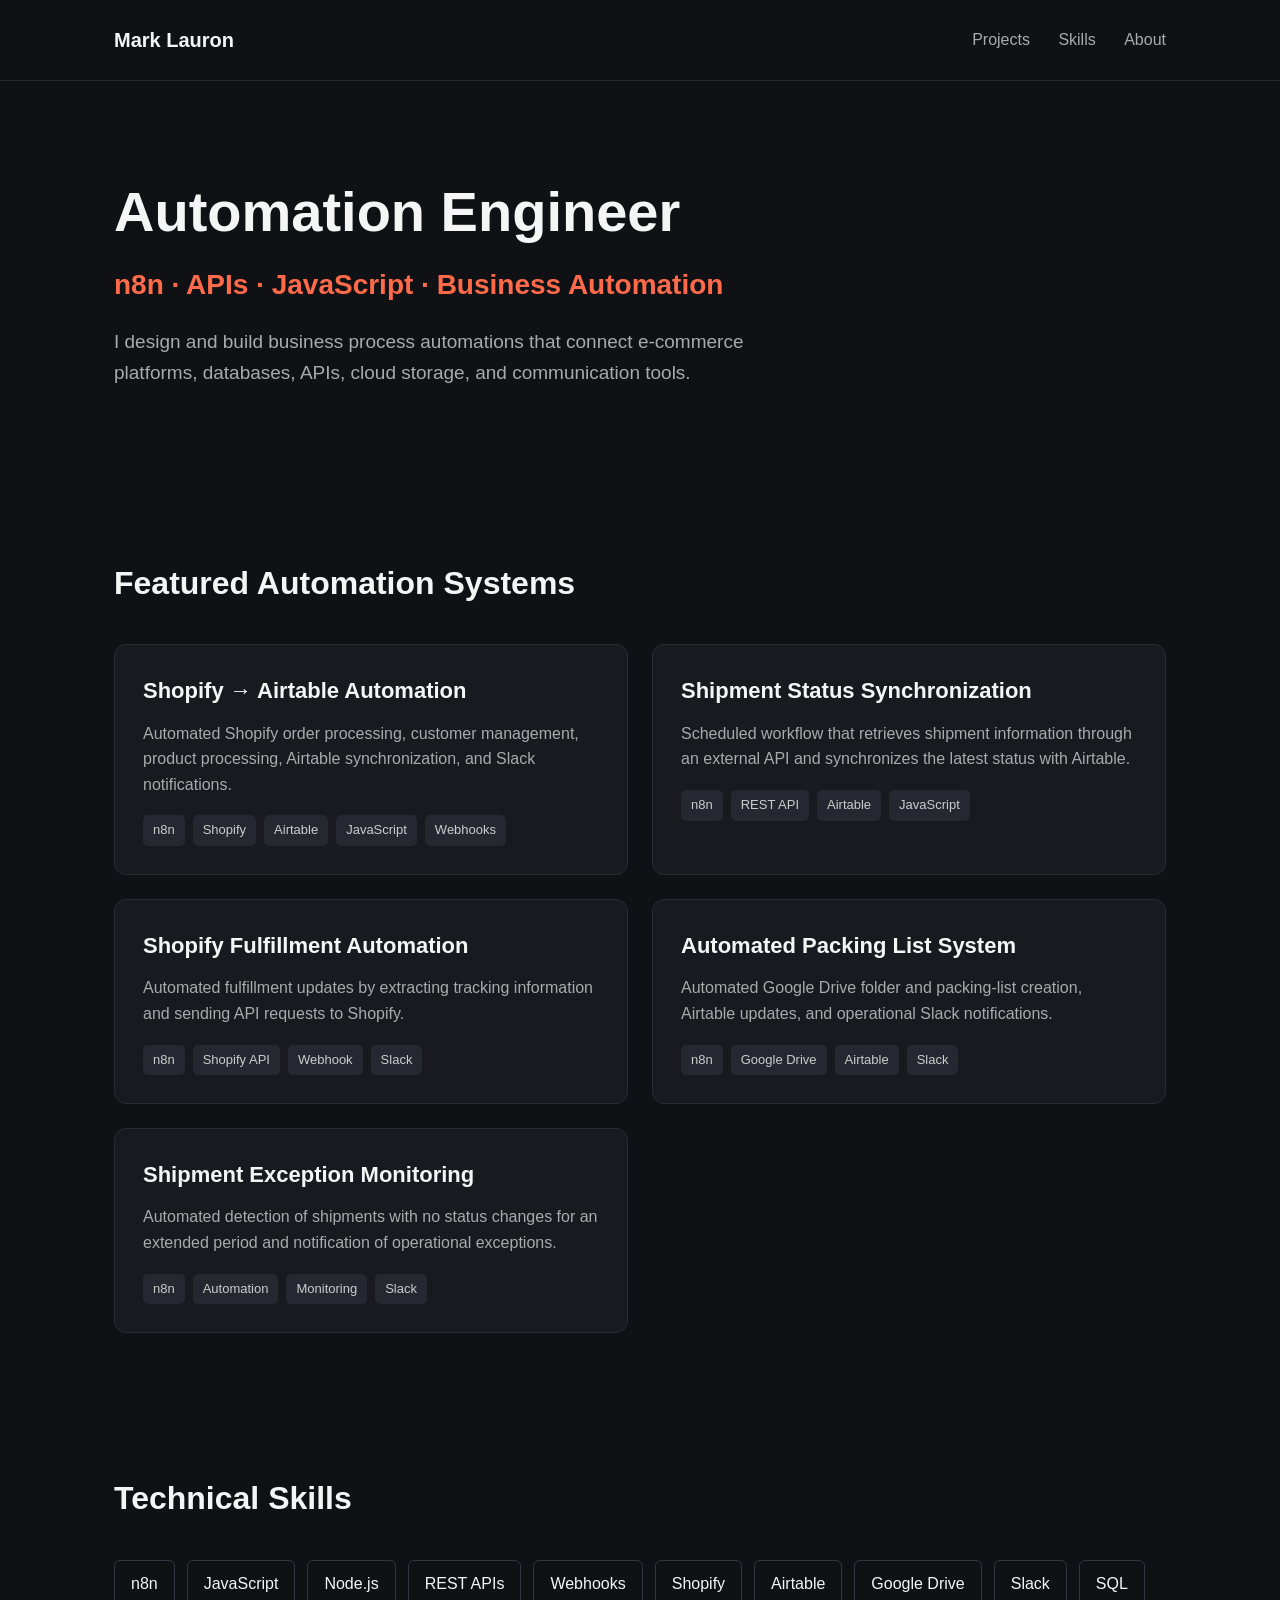
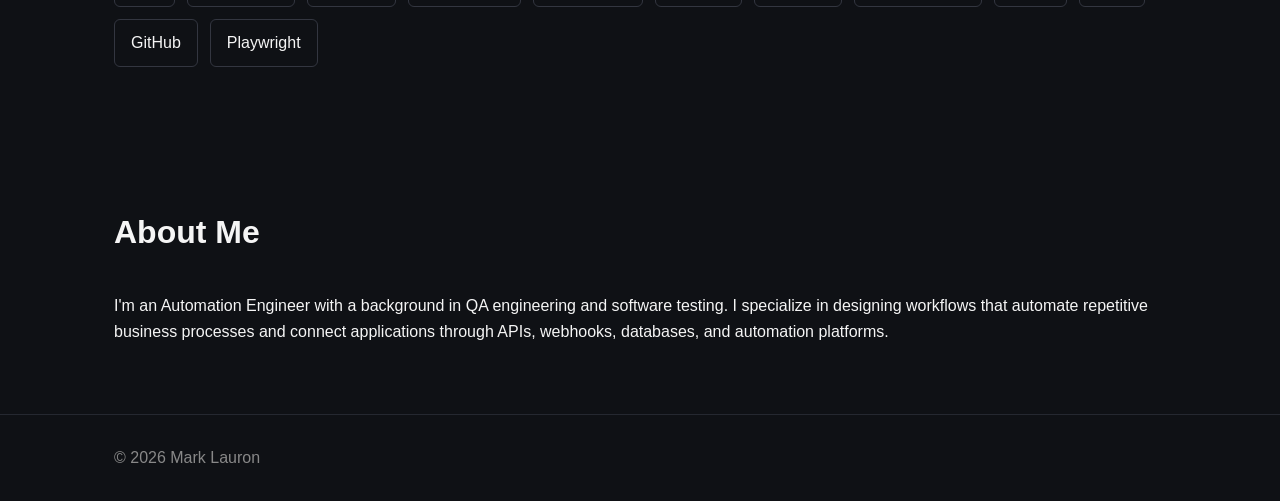
==== index.html @ 42e9aa7a "Update name from Mark Wenson to Mark Lauron" ====
<!DOCTYPE html>
<html lang="en">
<head>
    <meta charset="UTF-8">
    <meta name="viewport" content="width=device-width, initial-scale=1.0">

    <title>Mark Lauron | Automation Engineer</title>

    <style>
        * {
            box-sizing: border-box;
            margin: 0;
            padding: 0;
        }

        body {
            font-family: Arial, sans-serif;
            background: #0f1115;
            color: #f5f5f5;
            line-height: 1.6;
        }

        .container {
            max-width: 1100px;
            margin: auto;
            padding: 0 24px;
        }

        nav {
            padding: 24px 0;
            border-bottom: 1px solid #252830;
        }

        nav .container {
            display: flex;
            justify-content: space-between;
            align-items: center;
        }

        .logo {
            font-weight: bold;
            font-size: 20px;
        }

        nav a {
            color: #aaa;
            text-decoration: none;
            margin-left: 24px;
        }

        nav a:hover {
            color: white;
        }

        .hero {
            padding: 100px 0;
        }

        .hero h1 {
            font-size: 56px;
            line-height: 1.1;
            margin-bottom: 20px;
        }

        .hero h2 {
            color: #ff6b4a;
            font-size: 28px;
            margin-bottom: 20px;
        }

        .hero p {
            max-width: 700px;
            color: #aaa;
            font-size: 19px;
        }

        section {
            padding: 70px 0;
        }

        section h2 {
            font-size: 32px;
            margin-bottom: 35px;
        }

        .projects {
            display: grid;
            grid-template-columns: repeat(2, 1fr);
            gap: 24px;
        }

        .project {
            background: #181a20;
            border: 1px solid #292c35;
            border-radius: 12px;
            padding: 28px;
        }

        .project h3 {
            font-size: 22px;
            margin-bottom: 12px;
        }

        .project p {
            color: #aaa;
            margin-bottom: 18px;
        }

        .tags {
            display: flex;
            flex-wrap: wrap;
            gap: 8px;
        }

        .tag {
            background: #252830;
            padding: 5px 10px;
            border-radius: 5px;
            font-size: 13px;
            color: #ccc;
        }

        .skills {
            display: flex;
            flex-wrap: wrap;
            gap: 12px;
        }

        .skill {
            border: 1px solid #333640;
            padding: 10px 16px;
            border-radius: 6px;
        }

        footer {
            border-top: 1px solid #252830;
            padding: 30px 0;
            color: #888;
        }

        @media (max-width: 700px) {
            .projects {
                grid-template-columns: 1fr;
            }

            .hero h1 {
                font-size: 40px;
            }
        }
    </style>
</head>

<body>

<nav>
    <div class="container">
        <div class="logo">Mark Lauron</div>

        <div>
            <a href="#projects">Projects</a>
            <a href="#skills">Skills</a>
            <a href="#about">About</a>
        </div>
    </div>
</nav>

<header class="hero">
    <div class="container">
        <h1>Automation Engineer</h1>

        <h2>n8n · APIs · JavaScript · Business Automation</h2>

        <p>
            I design and build business process automations that connect
            e-commerce platforms, databases, APIs, cloud storage, and
            communication tools.
        </p>
    </div>
</header>

<section id="projects">
    <div class="container">

        <h2>Featured Automation Systems</h2>

        <div class="projects">

            <div class="project">
                <h3>Shopify → Airtable Automation</h3>

                <p>
                    Automated Shopify order processing, customer management,
                    product processing, Airtable synchronization, and Slack
                    notifications.
                </p>

                <div class="tags">
                    <span class="tag">n8n</span>
                    <span class="tag">Shopify</span>
                    <span class="tag">Airtable</span>
                    <span class="tag">JavaScript</span>
                    <span class="tag">Webhooks</span>
                </div>
            </div>


            <div class="project">
                <h3>Shipment Status Synchronization</h3>

                <p>
                    Scheduled workflow that retrieves shipment information
                    through an external API and synchronizes the latest
                    status with Airtable.
                </p>

                <div class="tags">
                    <span class="tag">n8n</span>
                    <span class="tag">REST API</span>
                    <span class="tag">Airtable</span>
                    <span class="tag">JavaScript</span>
                </div>
            </div>


            <div class="project">
                <h3>Shopify Fulfillment Automation</h3>

                <p>
                    Automated fulfillment updates by extracting tracking
                    information and sending API requests to Shopify.
                </p>

                <div class="tags">
                    <span class="tag">n8n</span>
                    <span class="tag">Shopify API</span>
                    <span class="tag">Webhook</span>
                    <span class="tag">Slack</span>
                </div>
            </div>


            <div class="project">
                <h3>Automated Packing List System</h3>

                <p>
                    Automated Google Drive folder and packing-list creation,
                    Airtable updates, and operational Slack notifications.
                </p>

                <div class="tags">
                    <span class="tag">n8n</span>
                    <span class="tag">Google Drive</span>
                    <span class="tag">Airtable</span>
                    <span class="tag">Slack</span>
                </div>
            </div>


            <div class="project">
                <h3>Shipment Exception Monitoring</h3>

                <p>
                    Automated detection of shipments with no status changes
                    for an extended period and notification of operational
                    exceptions.
                </p>

                <div class="tags">
                    <span class="tag">n8n</span>
                    <span class="tag">Automation</span>
                    <span class="tag">Monitoring</span>
                    <span class="tag">Slack</span>
                </div>
            </div>

        </div>
    </div>
</section>


<section id="skills">
    <div class="container">

        <h2>Technical Skills</h2>

        <div class="skills">
            <span class="skill">n8n</span>
            <span class="skill">JavaScript</span>
            <span class="skill">Node.js</span>
            <span class="skill">REST APIs</span>
            <span class="skill">Webhooks</span>
            <span class="skill">Shopify</span>
            <span class="skill">Airtable</span>
            <span class="skill">Google Drive</span>
            <span class="skill">Slack</span>
            <span class="skill">SQL</span>
            <span class="skill">GitHub</span>
            <span class="skill">Playwright</span>
        </div>

    </div>
</section>


<section id="about">
    <div class="container">

        <h2>About Me</h2>

        <p>
            I'm an Automation Engineer with a background in QA engineering
            and software testing. I specialize in designing workflows that
            automate repetitive business processes and connect applications
            through APIs, webhooks, databases, and automation platforms.
        </p>

    </div>
</section>


<footer>
    <div class="container">
        © 2026 Mark Lauron
    </div>
</footer>

</body>
</html>
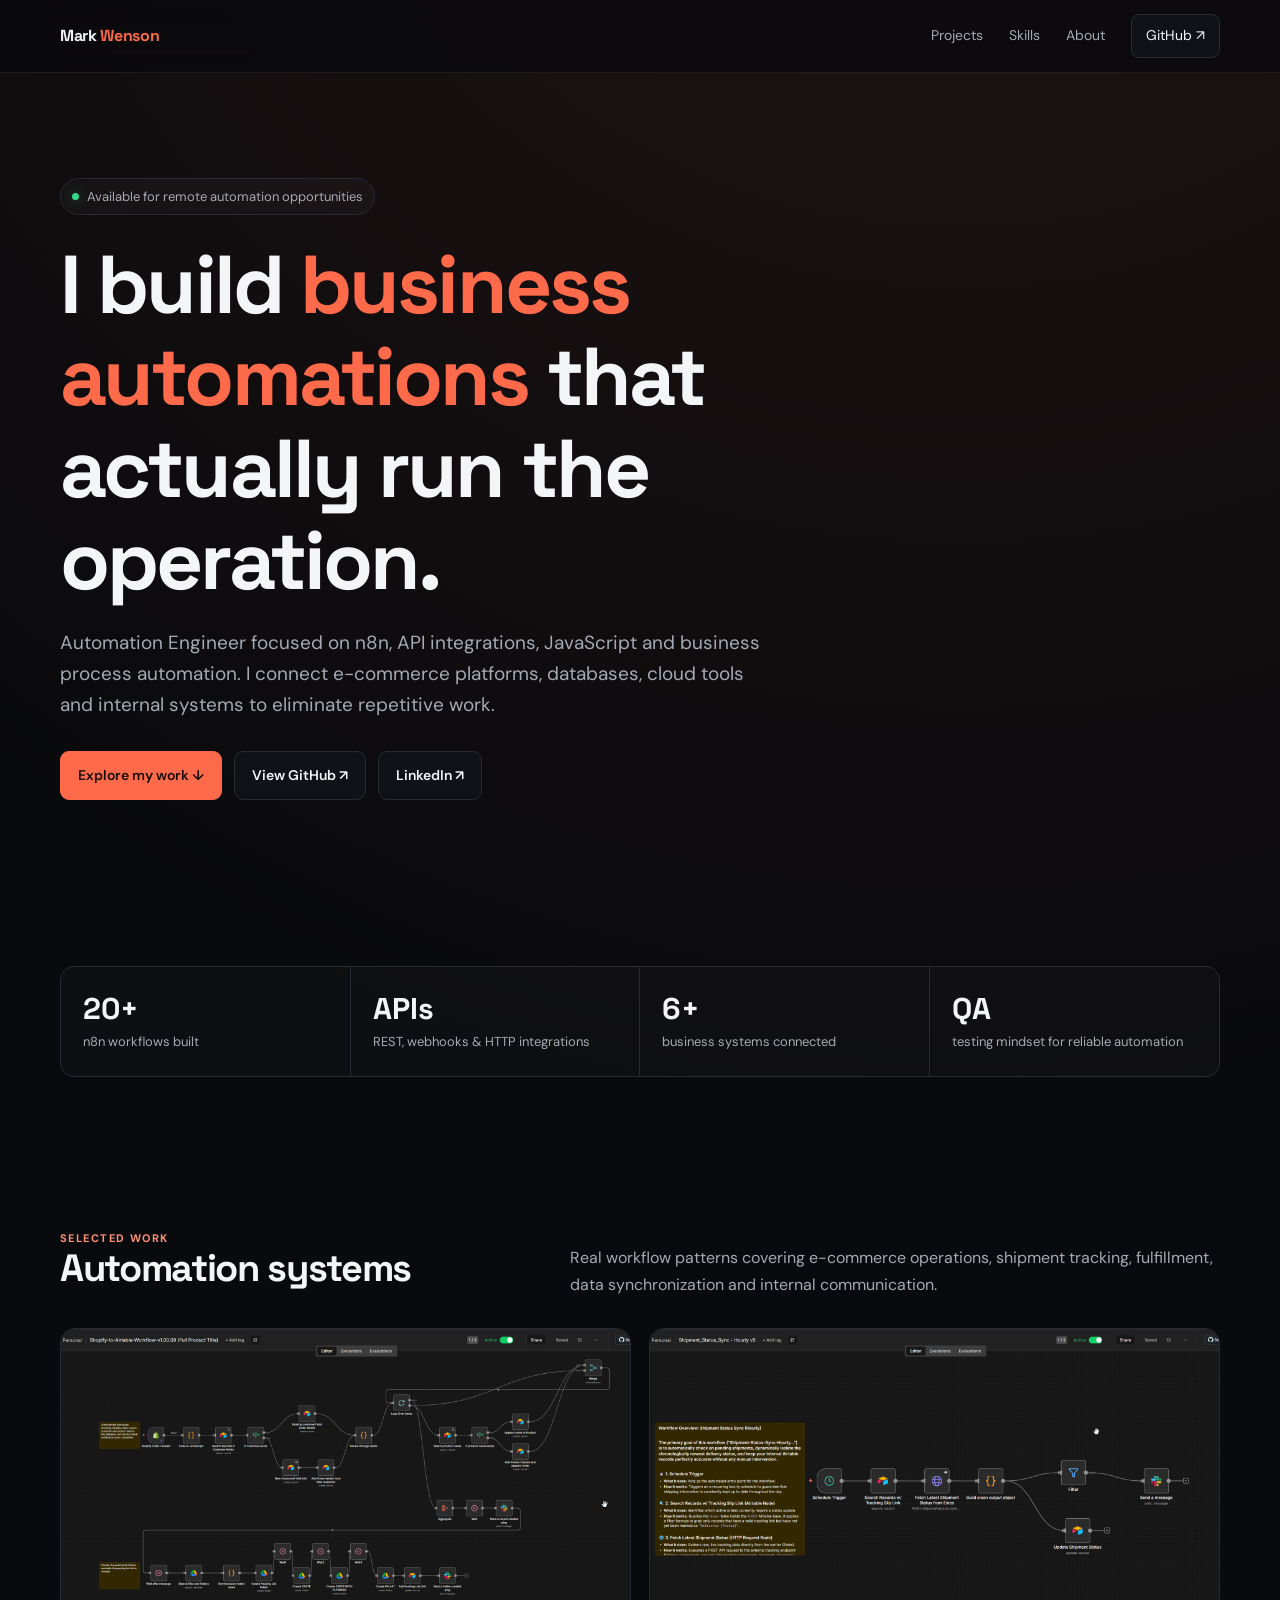
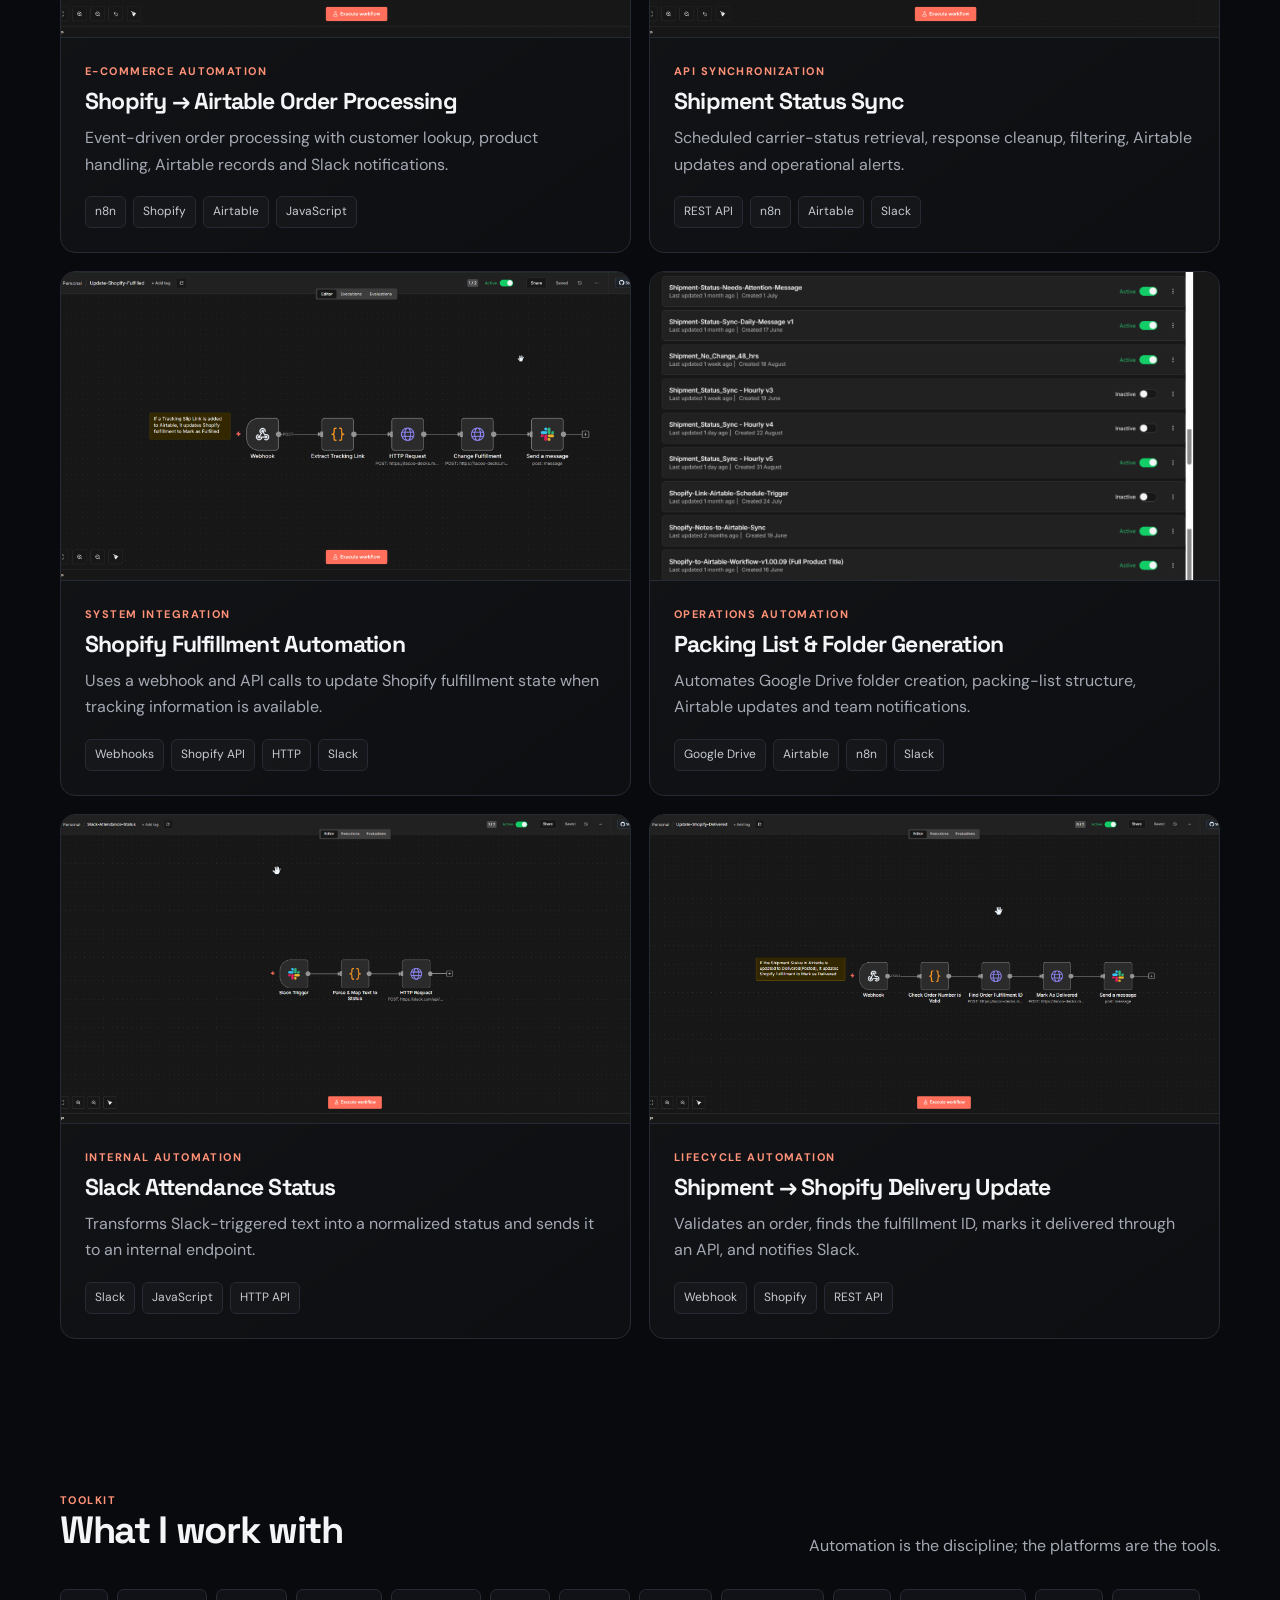
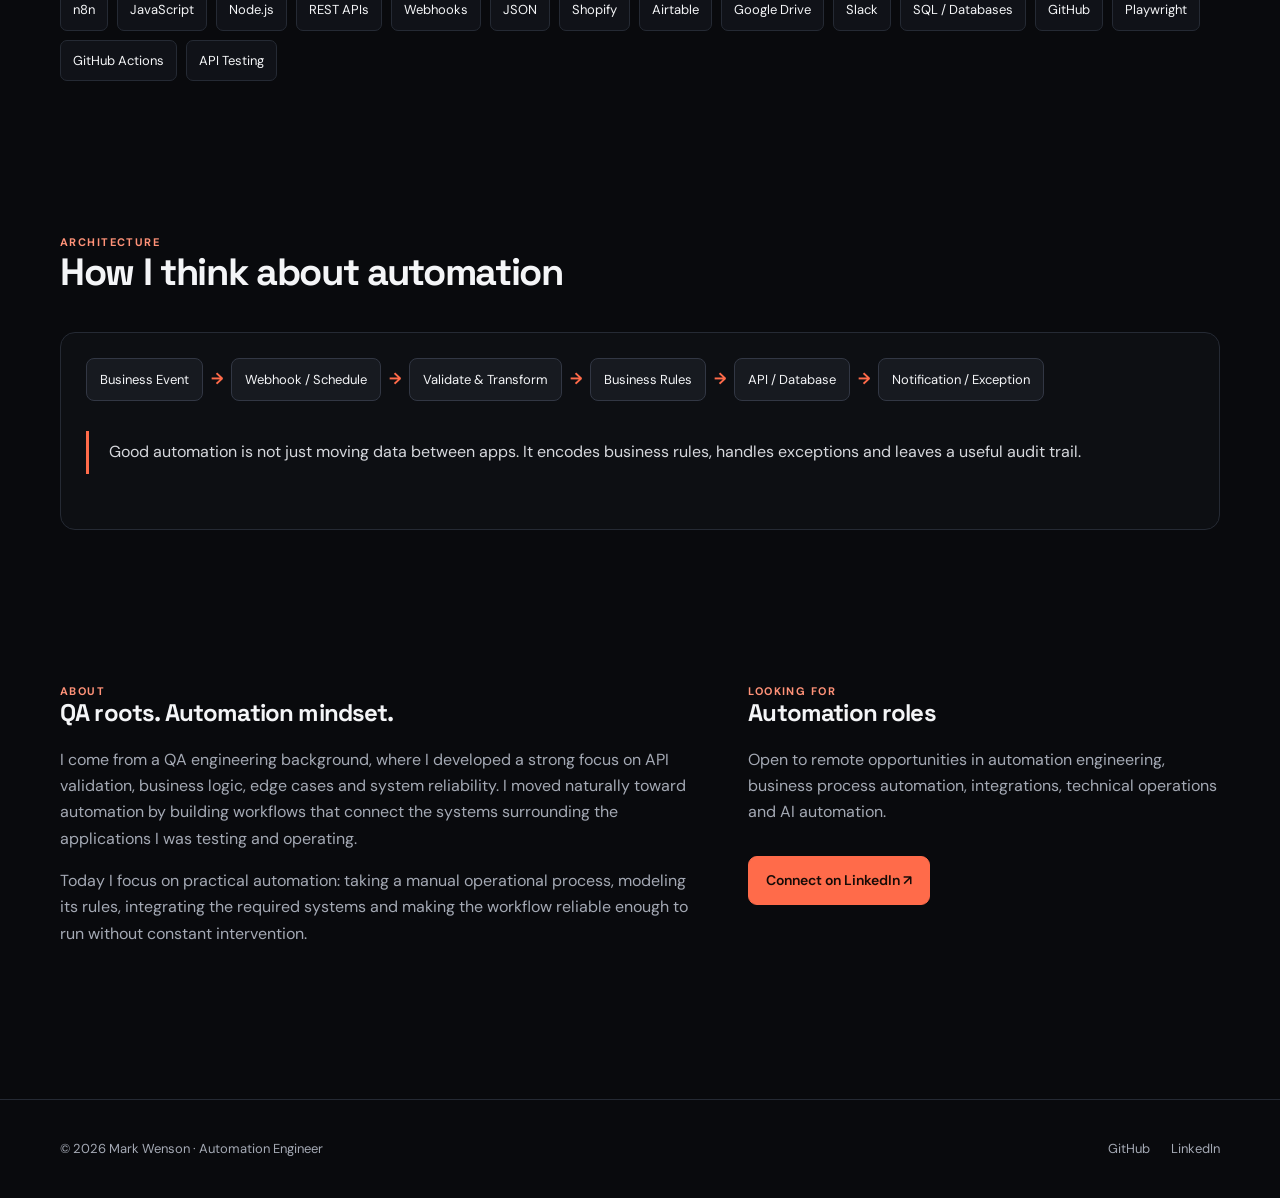
==== commit f941bdb5: "Build automation engineer portfolio" ====
--- a/index.html
+++ b/index.html
@@ -1,328 +1,199 @@
-<!DOCTYPE html>
+<!doctype html>
 <html lang="en">
 <head>
-    <meta charset="UTF-8">
-    <meta name="viewport" content="width=device-width, initial-scale=1.0">
-
-    <title>Mark Lauron | Automation Engineer</title>
-
-    <style>
-        * {
-            box-sizing: border-box;
-            margin: 0;
-            padding: 0;
-        }
-
-        body {
-            font-family: Arial, sans-serif;
-            background: #0f1115;
-            color: #f5f5f5;
-            line-height: 1.6;
-        }
-
-        .container {
-            max-width: 1100px;
-            margin: auto;
-            padding: 0 24px;
-        }
-
-        nav {
-            padding: 24px 0;
-            border-bottom: 1px solid #252830;
-        }
-
-        nav .container {
-            display: flex;
-            justify-content: space-between;
-            align-items: center;
-        }
-
-        .logo {
-            font-weight: bold;
-            font-size: 20px;
-        }
-
-        nav a {
-            color: #aaa;
-            text-decoration: none;
-            margin-left: 24px;
-        }
-
-        nav a:hover {
-            color: white;
-        }
-
-        .hero {
-            padding: 100px 0;
-        }
-
-        .hero h1 {
-            font-size: 56px;
-            line-height: 1.1;
-            margin-bottom: 20px;
-        }
-
-        .hero h2 {
-            color: #ff6b4a;
-            font-size: 28px;
-            margin-bottom: 20px;
-        }
-
-        .hero p {
-            max-width: 700px;
-            color: #aaa;
-            font-size: 19px;
-        }
-
-        section {
-            padding: 70px 0;
-        }
-
-        section h2 {
-            font-size: 32px;
-            margin-bottom: 35px;
-        }
-
-        .projects {
-            display: grid;
-            grid-template-columns: repeat(2, 1fr);
-            gap: 24px;
-        }
-
-        .project {
-            background: #181a20;
-            border: 1px solid #292c35;
-            border-radius: 12px;
-            padding: 28px;
-        }
-
-        .project h3 {
-            font-size: 22px;
-            margin-bottom: 12px;
-        }
-
-        .project p {
-            color: #aaa;
-            margin-bottom: 18px;
-        }
-
-        .tags {
-            display: flex;
-            flex-wrap: wrap;
-            gap: 8px;
-        }
-
-        .tag {
-            background: #252830;
-            padding: 5px 10px;
-            border-radius: 5px;
-            font-size: 13px;
-            color: #ccc;
-        }
-
-        .skills {
-            display: flex;
-            flex-wrap: wrap;
-            gap: 12px;
-        }
-
-        .skill {
-            border: 1px solid #333640;
-            padding: 10px 16px;
-            border-radius: 6px;
-        }
-
-        footer {
-            border-top: 1px solid #252830;
-            padding: 30px 0;
-            color: #888;
-        }
-
-        @media (max-width: 700px) {
-            .projects {
-                grid-template-columns: 1fr;
-            }
-
-            .hero h1 {
-                font-size: 40px;
-            }
-        }
-    </style>
+<meta charset="utf-8">
+<meta name="viewport" content="width=device-width, initial-scale=1">
+<meta name="description" content="Mark Wenson — Automation Engineer portfolio. n8n, APIs, JavaScript, Shopify, Airtable and business process automation.">
+<title>Mark Wenson | Automation Engineer</title>
+<link rel="stylesheet" href="assets/styles.css">
 </head>
-
 <body>
 
-<nav>
-    <div class="container">
-        <div class="logo">Mark Lauron</div>
-
-        <div>
-            <a href="#projects">Projects</a>
-            <a href="#skills">Skills</a>
-            <a href="#about">About</a>
-        </div>
+<nav class="nav">
+  <div class="container nav-inner">
+    <a class="brand" href="index.html">Mark <span>Wenson</span></a>
+    <button class="menu" aria-label="Open navigation">☰</button>
+    <div class="nav-links">
+      <a href="index.html#projects">Projects</a>
+      <a href="index.html#skills">Skills</a>
+      <a href="index.html#about">About</a>
+      <a class="nav-cta" href="https://github.com/markwenson" target="_blank" rel="noopener">GitHub ↗</a>
     </div>
+  </div>
 </nav>
 
+
 <header class="hero">
-    <div class="container">
-        <h1>Automation Engineer</h1>
-
-        <h2>n8n · APIs · JavaScript · Business Automation</h2>
-
-        <p>
-            I design and build business process automations that connect
-            e-commerce platforms, databases, APIs, cloud storage, and
-            communication tools.
-        </p>
+  <div class="container">
+    <div class="eyebrow"><span class="dot"></span> Available for remote automation opportunities</div>
+    <h1>I build <em>business automations</em> that actually run the operation.</h1>
+    <p>
+      Automation Engineer focused on n8n, API integrations, JavaScript and business process automation.
+      I connect e-commerce platforms, databases, cloud tools and internal systems to eliminate repetitive work.
+    </p>
+    <div class="actions">
+      <a class="btn primary" href="#projects">Explore my work ↓</a>
+      <a class="btn" href="https://github.com/markwenson" target="_blank" rel="noopener">View GitHub ↗</a>
+      <a class="btn" href="https://www.linkedin.com/in/mark-wenson-lauron-874984192/" target="_blank" rel="noopener">LinkedIn ↗</a>
     </div>
+  </div>
 </header>
 
-<section id="projects">
-    <div class="container">
+<section class="section">
+  <div class="container">
+    <div class="stats">
+      <div class="stat"><strong>20+</strong><span>n8n workflows built</span></div>
+      <div class="stat"><strong>APIs</strong><span>REST, webhooks & HTTP integrations</span></div>
+      <div class="stat"><strong>6+</strong><span>business systems connected</span></div>
+      <div class="stat"><strong>QA</strong><span>testing mindset for reliable automation</span></div>
+    </div>
+  </div>
+</section>
 
-        <h2>Featured Automation Systems</h2>
+<section class="section" id="projects">
+  <div class="container">
+    <div class="section-head">
+      <div>
+        <div class="kicker">Selected work</div>
+        <h2>Automation systems</h2>
+      </div>
+      <p>Real workflow patterns covering e-commerce operations, shipment tracking, fulfillment, data synchronization and internal communication.</p>
+    </div>
 
-        <div class="projects">
+    <div class="grid">
+      <a class="card" href="projects/shopify-airtable.html">
+        <div class="card-img"><img src="assets/images/shopify-airtable.png" alt="Shopify to Airtable n8n workflow"></div>
+        <div class="card-body">
+          <div class="kicker">E-commerce automation</div>
+          <h3>Shopify → Airtable Order Processing</h3>
+          <p>Event-driven order processing with customer lookup, product handling, Airtable records and Slack notifications.</p>
+          <div class="tags"><span class="tag">n8n</span><span class="tag">Shopify</span><span class="tag">Airtable</span><span class="tag">JavaScript</span></div>
+        </div>
+      </a>
 
-            <div class="project">
-                <h3>Shopify → Airtable Automation</h3>
+      <a class="card" href="projects/shipment-sync.html">
+        <div class="card-img"><img src="assets/images/shipment-sync.png" alt="Shipment status synchronization workflow"></div>
+        <div class="card-body">
+          <div class="kicker">API synchronization</div>
+          <h3>Shipment Status Sync</h3>
+          <p>Scheduled carrier-status retrieval, response cleanup, filtering, Airtable updates and operational alerts.</p>
+          <div class="tags"><span class="tag">REST API</span><span class="tag">n8n</span><span class="tag">Airtable</span><span class="tag">Slack</span></div>
+        </div>
+      </a>
 
-                <p>
-                    Automated Shopify order processing, customer management,
-                    product processing, Airtable synchronization, and Slack
-                    notifications.
-                </p>
+      <a class="card" href="projects/shopify-fulfillment.html">
+        <div class="card-img"><img src="assets/images/shopify-fulfilled.png" alt="Shopify fulfillment update workflow"></div>
+        <div class="card-body">
+          <div class="kicker">System integration</div>
+          <h3>Shopify Fulfillment Automation</h3>
+          <p>Uses a webhook and API calls to update Shopify fulfillment state when tracking information is available.</p>
+          <div class="tags"><span class="tag">Webhooks</span><span class="tag">Shopify API</span><span class="tag">HTTP</span><span class="tag">Slack</span></div>
+        </div>
+      </a>
 
-                <div class="tags">
-                    <span class="tag">n8n</span>
-                    <span class="tag">Shopify</span>
-                    <span class="tag">Airtable</span>
-                    <span class="tag">JavaScript</span>
-                    <span class="tag">Webhooks</span>
-                </div>
-            </div>
+      <a class="card" href="projects/packing-list.html">
+        <div class="card-img"><img src="assets/images/workflow-library.png" alt="n8n workflow library showing packing list automation"></div>
+        <div class="card-body">
+          <div class="kicker">Operations automation</div>
+          <h3>Packing List & Folder Generation</h3>
+          <p>Automates Google Drive folder creation, packing-list structure, Airtable updates and team notifications.</p>
+          <div class="tags"><span class="tag">Google Drive</span><span class="tag">Airtable</span><span class="tag">n8n</span><span class="tag">Slack</span></div>
+        </div>
+      </a>
 
+      <a class="card" href="projects/slack-attendance.html">
+        <div class="card-img"><img src="assets/images/slack-attendance.png" alt="Slack attendance status workflow"></div>
+        <div class="card-body">
+          <div class="kicker">Internal automation</div>
+          <h3>Slack Attendance Status</h3>
+          <p>Transforms Slack-triggered text into a normalized status and sends it to an internal endpoint.</p>
+          <div class="tags"><span class="tag">Slack</span><span class="tag">JavaScript</span><span class="tag">HTTP API</span></div>
+        </div>
+      </a>
 
-            <div class="project">
-                <h3>Shipment Status Synchronization</h3>
+      <a class="card" href="projects/shipment-lifecycle.html">
+        <div class="card-img"><img src="assets/images/shopify-delivered.png" alt="Shopify delivered fulfillment workflow"></div>
+        <div class="card-body">
+          <div class="kicker">Lifecycle automation</div>
+          <h3>Shipment → Shopify Delivery Update</h3>
+          <p>Validates an order, finds the fulfillment ID, marks it delivered through an API, and notifies Slack.</p>
+          <div class="tags"><span class="tag">Webhook</span><span class="tag">Shopify</span><span class="tag">REST API</span></div>
+        </div>
+      </a>
+    </div>
+  </div>
+</section>
 
-                <p>
-                    Scheduled workflow that retrieves shipment information
-                    through an external API and synchronizes the latest
-                    status with Airtable.
-                </p>
+<section class="section" id="skills">
+  <div class="container">
+    <div class="section-head">
+      <div><div class="kicker">Toolkit</div><h2>What I work with</h2></div>
+      <p>Automation is the discipline; the platforms are the tools.</p>
+    </div>
+    <div class="skills">
+      <span class="skill">n8n</span><span class="skill">JavaScript</span><span class="skill">Node.js</span>
+      <span class="skill">REST APIs</span><span class="skill">Webhooks</span><span class="skill">JSON</span>
+      <span class="skill">Shopify</span><span class="skill">Airtable</span><span class="skill">Google Drive</span>
+      <span class="skill">Slack</span><span class="skill">SQL / Databases</span><span class="skill">GitHub</span>
+      <span class="skill">Playwright</span><span class="skill">GitHub Actions</span><span class="skill">API Testing</span>
+    </div>
+  </div>
+</section>
 
-                <div class="tags">
-                    <span class="tag">n8n</span>
-                    <span class="tag">REST API</span>
-                    <span class="tag">Airtable</span>
-                    <span class="tag">JavaScript</span>
-                </div>
-            </div>
+<section class="section">
+  <div class="container">
+    <div class="section-head">
+      <div><div class="kicker">Architecture</div><h2>How I think about automation</h2></div>
+    </div>
+    <div class="architecture">
+      <div class="flow">
+        <div class="node">Business Event</div><div class="arrow">→</div>
+        <div class="node">Webhook / Schedule</div><div class="arrow">→</div>
+        <div class="node">Validate & Transform</div><div class="arrow">→</div>
+        <div class="node">Business Rules</div><div class="arrow">→</div>
+        <div class="node">API / Database</div><div class="arrow">→</div>
+        <div class="node">Notification / Exception</div>
+      </div>
+      <div class="quote">Good automation is not just moving data between apps. It encodes business rules, handles exceptions and leaves a useful audit trail.</div>
+    </div>
+  </div>
+</section>
 
-
-            <div class="project">
-                <h3>Shopify Fulfillment Automation</h3>
-
-                <p>
-                    Automated fulfillment updates by extracting tracking
-                    information and sending API requests to Shopify.
-                </p>
-
-                <div class="tags">
-                    <span class="tag">n8n</span>
-                    <span class="tag">Shopify API</span>
-                    <span class="tag">Webhook</span>
-                    <span class="tag">Slack</span>
-                </div>
-            </div>
-
-
-            <div class="project">
-                <h3>Automated Packing List System</h3>
-
-                <p>
-                    Automated Google Drive folder and packing-list creation,
-                    Airtable updates, and operational Slack notifications.
-                </p>
-
-                <div class="tags">
-                    <span class="tag">n8n</span>
-                    <span class="tag">Google Drive</span>
-                    <span class="tag">Airtable</span>
-                    <span class="tag">Slack</span>
-                </div>
-            </div>
-
-
-            <div class="project">
-                <h3>Shipment Exception Monitoring</h3>
-
-                <p>
-                    Automated detection of shipments with no status changes
-                    for an extended period and notification of operational
-                    exceptions.
-                </p>
-
-                <div class="tags">
-                    <span class="tag">n8n</span>
-                    <span class="tag">Automation</span>
-                    <span class="tag">Monitoring</span>
-                    <span class="tag">Slack</span>
-                </div>
-            </div>
-
-        </div>
+<section class="section" id="about">
+  <div class="container about-grid">
+    <div>
+      <div class="kicker">About</div>
+      <h2>QA roots. Automation mindset.</h2>
+      <p>
+        I come from a QA engineering background, where I developed a strong focus on API validation,
+        business logic, edge cases and system reliability. I moved naturally toward automation by building
+        workflows that connect the systems surrounding the applications I was testing and operating.
+      </p>
+      <p>
+        Today I focus on practical automation: taking a manual operational process, modeling its rules,
+        integrating the required systems and making the workflow reliable enough to run without constant intervention.
+      </p>
     </div>
+    <div>
+      <div class="kicker">Looking for</div>
+      <h2>Automation roles</h2>
+      <p>Open to remote opportunities in automation engineering, business process automation, integrations, technical operations and AI automation.</p>
+      <div class="actions"><a class="btn primary" href="https://www.linkedin.com/in/mark-wenson-lauron-874984192/" target="_blank" rel="noopener">Connect on LinkedIn ↗</a></div>
+    </div>
+  </div>
 </section>
 
 
-<section id="skills">
-    <div class="container">
-
-        <h2>Technical Skills</h2>
-
-        <div class="skills">
-            <span class="skill">n8n</span>
-            <span class="skill">JavaScript</span>
-            <span class="skill">Node.js</span>
-            <span class="skill">REST APIs</span>
-            <span class="skill">Webhooks</span>
-            <span class="skill">Shopify</span>
-            <span class="skill">Airtable</span>
-            <span class="skill">Google Drive</span>
-            <span class="skill">Slack</span>
-            <span class="skill">SQL</span>
-            <span class="skill">GitHub</span>
-            <span class="skill">Playwright</span>
-        </div>
-
+<footer class="footer">
+  <div class="container footer-inner">
+    <div>© <span data-year>2026</span> Mark Wenson · Automation Engineer</div>
+    <div>
+      <a href="https://github.com/markwenson" target="_blank" rel="noopener">GitHub</a>
+      <a href="https://www.linkedin.com/in/mark-wenson-lauron-874984192/" target="_blank" rel="noopener">LinkedIn</a>
     </div>
-</section>
-
-
-<section id="about">
-    <div class="container">
-
-        <h2>About Me</h2>
-
-        <p>
-            I'm an Automation Engineer with a background in QA engineering
-            and software testing. I specialize in designing workflows that
-            automate repetitive business processes and connect applications
-            through APIs, webhooks, databases, and automation platforms.
-        </p>
-
-    </div>
-</section>
-
-
-<footer>
-    <div class="container">
-        © 2026 Mark Lauron
-    </div>
+  </div>
 </footer>
 
+<script src="assets/script.js"></script>
 </body>
-</html>
+</html>
--- a/assets/styles.css
+++ b/assets/styles.css
@@ -0,0 +1,149 @@
+
+@import url('https://fonts.googleapis.com/css2?family=DM+Sans:wght@400;500;600;700&family=Space+Grotesk:wght@500;600;700&display=swap');
+
+:root {
+  --bg: #090a0d;
+  --panel: #101218;
+  --panel-2: #151820;
+  --text: #f4f5f7;
+  --muted: #a4a9b4;
+  --line: #252a34;
+  --accent: #ff6b4a;
+  --accent-2: #ff9278;
+  --green: #36d98a;
+  --max: 1160px;
+}
+
+* { box-sizing: border-box; }
+html { scroll-behavior: smooth; }
+body {
+  margin: 0;
+  background:
+    radial-gradient(circle at 75% -10%, rgba(255,107,74,.10), transparent 32%),
+    var(--bg);
+  color: var(--text);
+  font-family: "DM Sans", system-ui, sans-serif;
+  line-height: 1.65;
+}
+a { color: inherit; }
+img { max-width: 100%; display: block; }
+.container { width: min(var(--max), calc(100% - 40px)); margin: auto; }
+.nav {
+  position: sticky; top: 0; z-index: 20;
+  backdrop-filter: blur(16px);
+  background: rgba(9,10,13,.78);
+  border-bottom: 1px solid rgba(255,255,255,.07);
+}
+.nav-inner {
+  min-height: 72px; display: flex; align-items: center; justify-content: space-between;
+}
+.brand { text-decoration: none; font-weight: 700; font-family: "Space Grotesk"; letter-spacing: -.02em; }
+.brand span { color: var(--accent); }
+.nav-links { display: flex; gap: 26px; align-items: center; }
+.nav-links a { text-decoration: none; color: var(--muted); font-size: 14px; }
+.nav-links a:hover { color: var(--text); }
+.nav-cta {
+  padding: 9px 14px; border: 1px solid var(--line); border-radius: 8px;
+  color: var(--text) !important; background: var(--panel);
+}
+.menu { display:none; background:none; border:0; color:var(--text); font-size:22px; }
+
+.hero { padding: 105px 0 90px; }
+.eyebrow {
+  display:inline-flex; gap:8px; align-items:center; padding:7px 11px;
+  border:1px solid var(--line); border-radius:999px; color:var(--muted);
+  background: rgba(255,255,255,.025); font-size:13px;
+}
+.dot { width:7px; height:7px; border-radius:50%; background:var(--green); box-shadow:0 0 14px rgba(54,217,138,.5); }
+h1,h2,h3 { font-family:"Space Grotesk",sans-serif; letter-spacing:-.035em; line-height:1.12; margin-top:0; }
+.hero h1 { font-size: clamp(48px, 7vw, 82px); max-width: 850px; margin: 24px 0 20px; }
+.hero h1 em { color: var(--accent); font-style:normal; }
+.hero p { color:var(--muted); max-width:720px; font-size:19px; }
+.actions { display:flex; gap:12px; margin-top:30px; flex-wrap:wrap; }
+.btn {
+  display:inline-flex; align-items:center; justify-content:center; gap:8px;
+  padding:12px 17px; border-radius:9px; text-decoration:none; font-weight:600; font-size:14px;
+  border:1px solid var(--line); background:var(--panel);
+}
+.btn.primary { background:var(--accent); border-color:var(--accent); color:#160b07; }
+.btn:hover { transform:translateY(-1px); }
+
+.section { padding: 76px 0; }
+.section-head { display:flex; justify-content:space-between; gap:30px; align-items:end; margin-bottom:30px; }
+.section-head h2 { font-size:38px; margin-bottom:8px; }
+.section-head p { color:var(--muted); max-width:650px; margin:0; }
+
+.grid { display:grid; grid-template-columns:repeat(2,1fr); gap:18px; }
+.card {
+  background: linear-gradient(145deg, rgba(255,255,255,.045), rgba(255,255,255,.018));
+  border:1px solid var(--line); border-radius:15px; overflow:hidden;
+  transition:.2s ease; text-decoration:none;
+}
+.card:hover { border-color:#3a404d; transform:translateY(-3px); }
+.card-img { aspect-ratio: 16/8.7; overflow:hidden; background:#07080a; border-bottom:1px solid var(--line); }
+.card-img img { width:100%; height:100%; object-fit:cover; object-position:center; transition:.3s; }
+.card:hover img { transform:scale(1.015); }
+.card-body { padding:24px; }
+.kicker { color:var(--accent-2); text-transform:uppercase; font-size:11px; font-weight:700; letter-spacing:.13em; }
+.card h3 { font-size:23px; margin:9px 0 10px; }
+.card p { color:var(--muted); margin:0 0 18px; }
+.tags { display:flex; flex-wrap:wrap; gap:7px; }
+.tag { padding:5px 9px; border:1px solid var(--line); border-radius:6px; color:#c7cbd2; font-size:12px; background:rgba(255,255,255,.025); }
+
+.stats { display:grid; grid-template-columns:repeat(4,1fr); border:1px solid var(--line); border-radius:14px; overflow:hidden; }
+.stat { padding:22px; background:rgba(255,255,255,.02); border-right:1px solid var(--line); }
+.stat:last-child { border-right:0; }
+.stat strong { display:block; font:700 30px "Space Grotesk"; }
+.stat span { color:var(--muted); font-size:13px; }
+
+.about-grid { display:grid; grid-template-columns:1.15fr .85fr; gap:50px; }
+.about-grid p { color:var(--muted); }
+.skills { display:flex; flex-wrap:wrap; gap:9px; margin-top:20px; }
+.skill { padding:9px 12px; border:1px solid var(--line); border-radius:7px; background:var(--panel); font-size:13px; }
+
+.architecture {
+  border:1px solid var(--line); border-radius:15px; padding:25px;
+  background: #0d0f13; overflow:auto;
+}
+.flow { display:flex; align-items:center; gap:8px; flex-wrap:wrap; }
+.node {
+  padding:10px 13px; border:1px solid #323744; border-radius:8px; background:#171a20;
+  font-size:13px; white-space:nowrap;
+}
+.arrow { color:var(--accent); font-weight:700; }
+
+.quote {
+  border-left:3px solid var(--accent); padding:8px 0 8px 20px; color:#d6d8dd; margin:30px 0;
+}
+
+.project-hero { padding:75px 0 35px; }
+.project-hero h1 { font-size:clamp(40px,6vw,68px); max-width:900px; margin:18px 0; }
+.project-hero p { max-width:780px; color:var(--muted); font-size:18px; }
+.meta { display:flex; flex-wrap:wrap; gap:9px; margin-top:22px; }
+.project-image { margin:30px 0 60px; border:1px solid var(--line); border-radius:14px; overflow:hidden; background:#050607; }
+.project-image img { width:100%; }
+.content-grid { display:grid; grid-template-columns: 1fr 300px; gap:55px; }
+.prose h2 { margin-top:42px; font-size:29px; }
+.prose p,.prose li { color:var(--muted); }
+.prose ul { padding-left:20px; }
+.side { position:sticky; top:95px; align-self:start; border:1px solid var(--line); border-radius:12px; padding:20px; background:var(--panel); }
+.side h3 { font-size:15px; margin-bottom:13px; }
+.side a { display:block; color:var(--muted); text-decoration:none; padding:6px 0; font-size:13px; }
+.side a:hover { color:var(--text); }
+
+.footer { border-top:1px solid var(--line); padding:38px 0; margin-top:60px; color:var(--muted); font-size:13px; }
+.footer-inner { display:flex; justify-content:space-between; gap:20px; flex-wrap:wrap; }
+.footer a { color:var(--muted); text-decoration:none; margin-left:18px; }
+
+.notice { border:1px solid #44342f; background:rgba(255,107,74,.06); padding:16px 18px; border-radius:10px; color:#d9b9af; font-size:13px; margin-top:22px; }
+
+@media (max-width: 800px) {
+  .nav-links { display:none; position:absolute; top:72px; left:0; right:0; background:#0b0c10; border-bottom:1px solid var(--line); padding:16px 20px; flex-direction:column; align-items:flex-start; }
+  .nav-links.open { display:flex; }
+  .menu { display:block; }
+  .grid,.about-grid,.content-grid { grid-template-columns:1fr; }
+  .stats { grid-template-columns:repeat(2,1fr); }
+  .stat:nth-child(2) { border-right:0; }
+  .stat:nth-child(-n+2) { border-bottom:1px solid var(--line); }
+  .side { position:static; }
+}
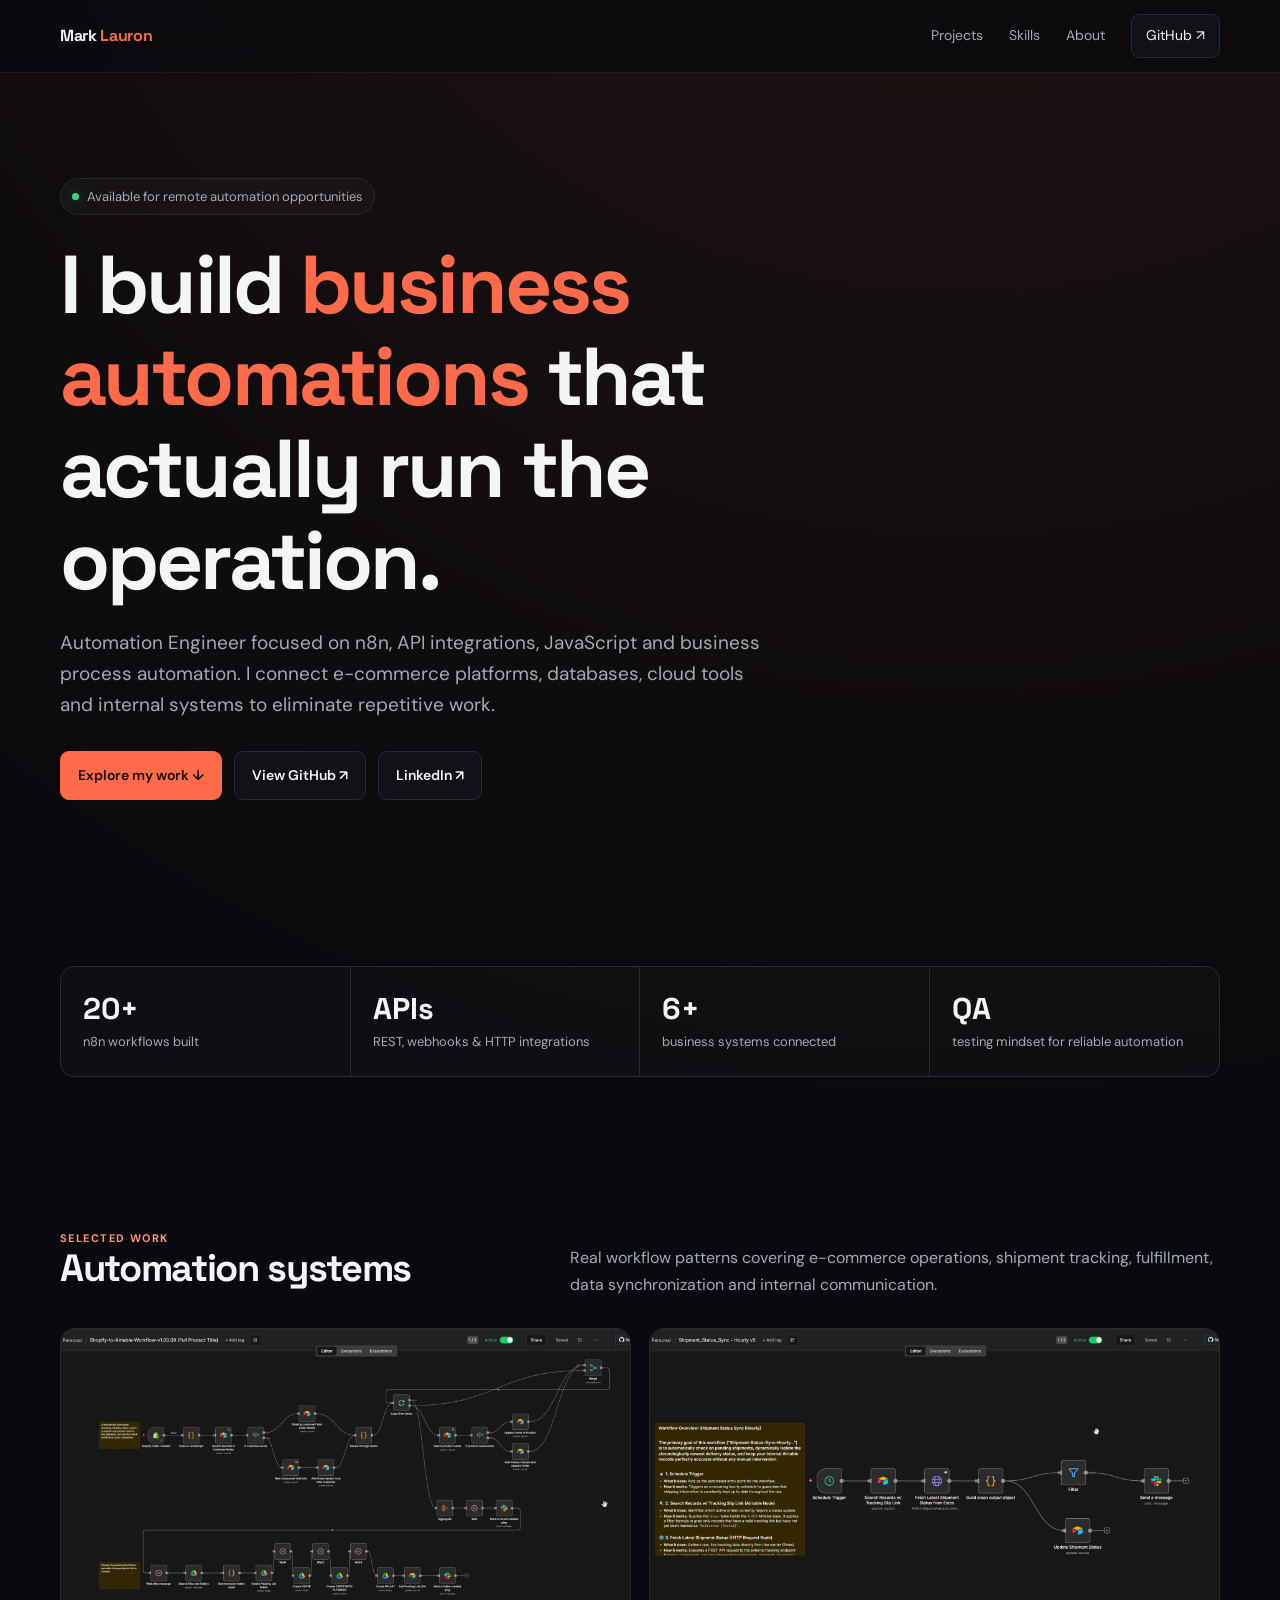
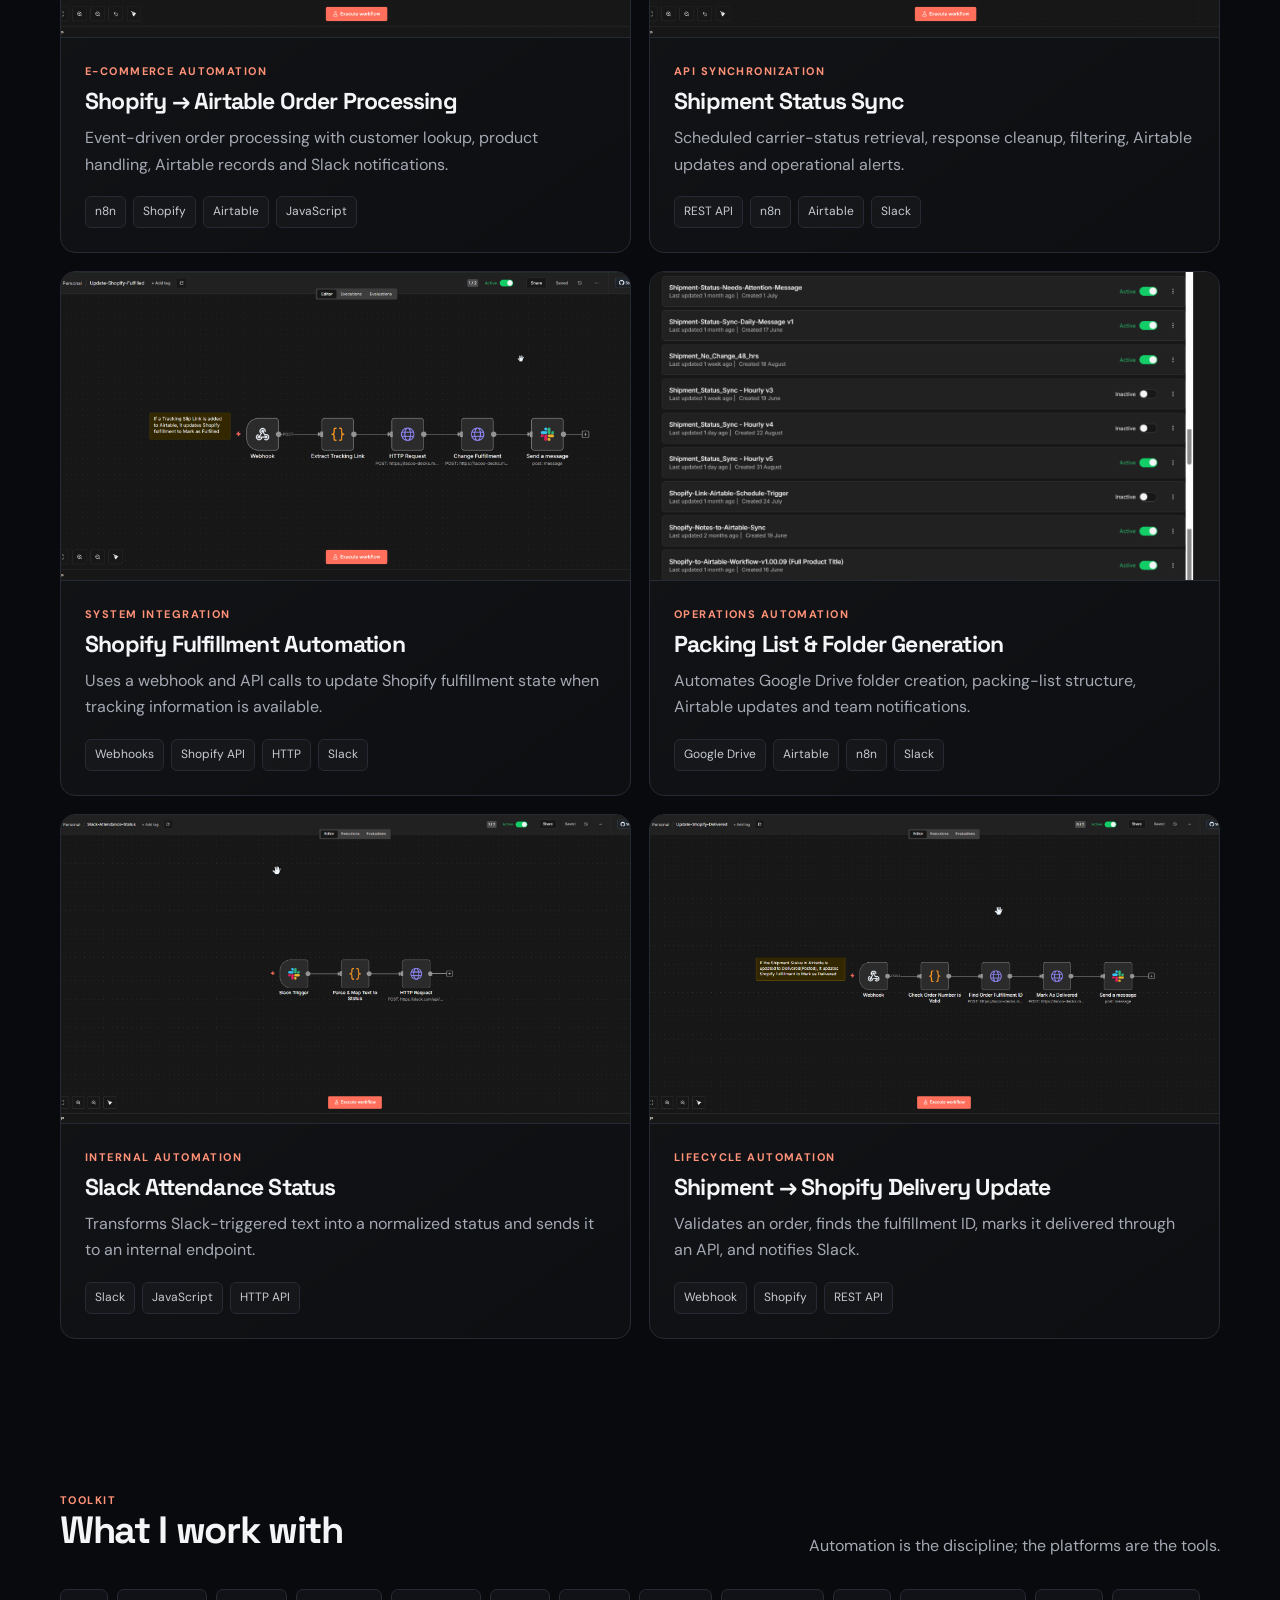
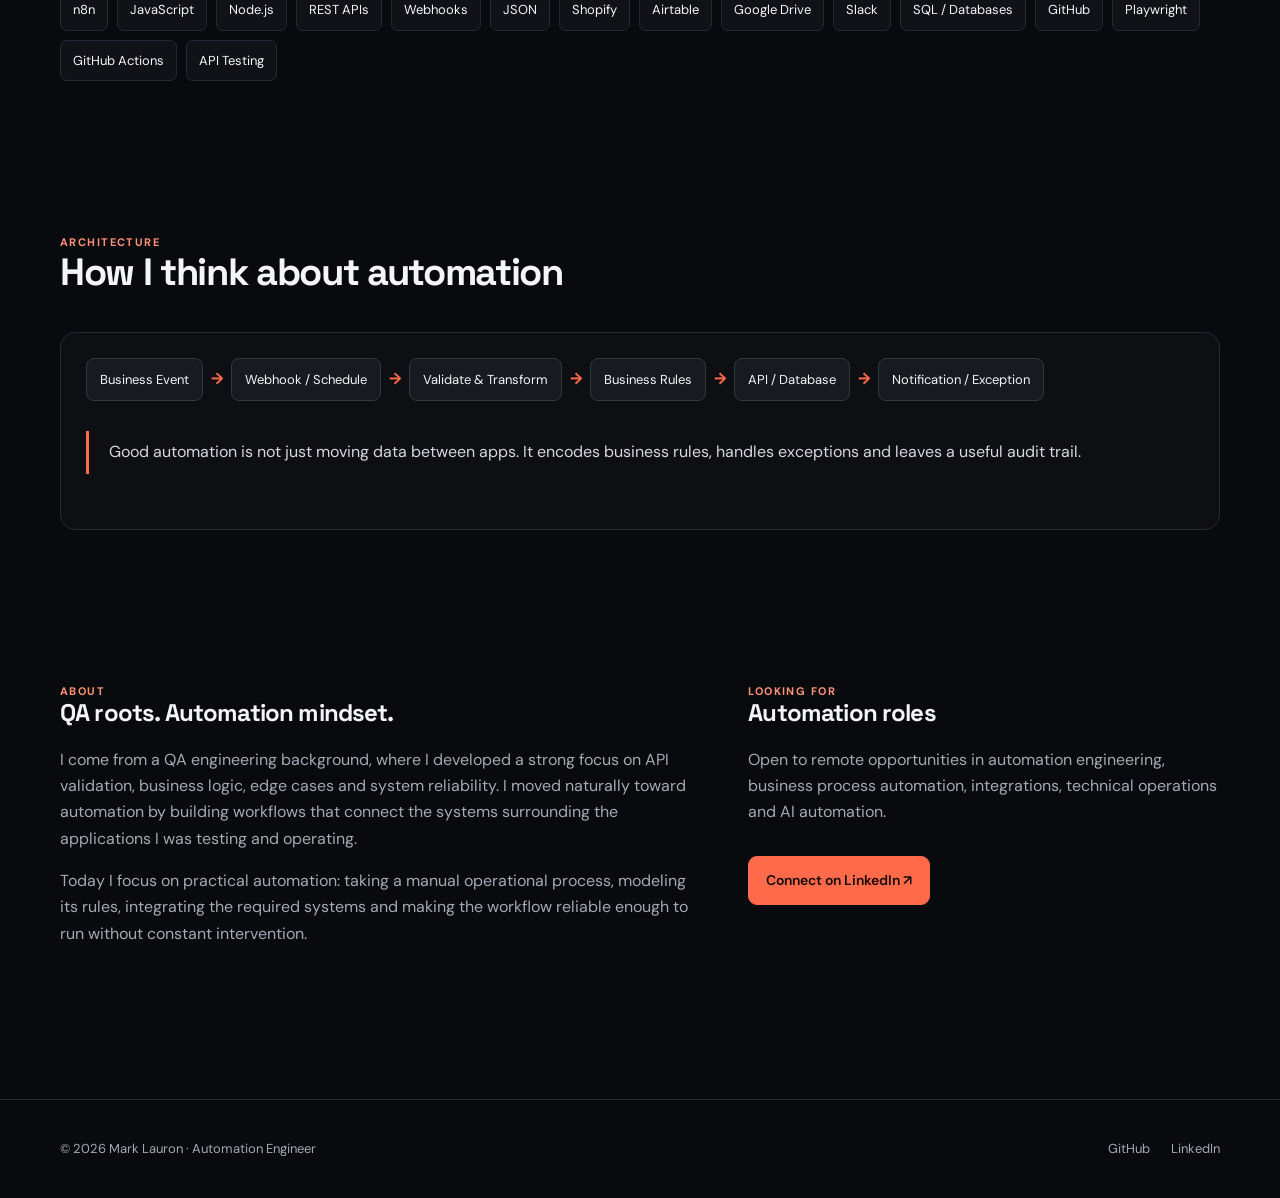
==== commit 9daeaf4a: "Update portfolio branding" ====
--- a/index.html
+++ b/index.html
@@ -3,21 +3,21 @@
 <head>
 <meta charset="utf-8">
 <meta name="viewport" content="width=device-width, initial-scale=1">
-<meta name="description" content="Mark Wenson — Automation Engineer portfolio. n8n, APIs, JavaScript, Shopify, Airtable and business process automation.">
-<title>Mark Wenson | Automation Engineer</title>
+<meta name="description" content="Mark Lauron — Automation Engineer portfolio. n8n, APIs, JavaScript, Shopify, Airtable and business process automation.">
+<title>Mark Lauron | Automation Engineer</title>
 <link rel="stylesheet" href="assets/styles.css">
 </head>
 <body>
 
 <nav class="nav">
   <div class="container nav-inner">
-    <a class="brand" href="index.html">Mark <span>Wenson</span></a>
+    <a class="brand" href="index.html">Mark <span>Lauron</span></a>
     <button class="menu" aria-label="Open navigation">☰</button>
     <div class="nav-links">
       <a href="index.html#projects">Projects</a>
       <a href="index.html#skills">Skills</a>
       <a href="index.html#about">About</a>
-      <a class="nav-cta" href="https://github.com/markwenson" target="_blank" rel="noopener">GitHub ↗</a>
+      <a class="nav-cta" href="https://github.com/markLauron" target="_blank" rel="noopener">GitHub ↗</a>
     </div>
   </div>
 </nav>
@@ -33,8 +33,8 @@
     </p>
     <div class="actions">
       <a class="btn primary" href="#projects">Explore my work ↓</a>
-      <a class="btn" href="https://github.com/markwenson" target="_blank" rel="noopener">View GitHub ↗</a>
-      <a class="btn" href="https://www.linkedin.com/in/mark-wenson-lauron-874984192/" target="_blank" rel="noopener">LinkedIn ↗</a>
+      <a class="btn" href="https://github.com/markLauron" target="_blank" rel="noopener">View GitHub ↗</a>
+      <a class="btn" href="https://www.linkedin.com/in/mark-Lauron-lauron-874984192/" target="_blank" rel="noopener">LinkedIn ↗</a>
     </div>
   </div>
 </header>
@@ -178,7 +178,7 @@
       <div class="kicker">Looking for</div>
       <h2>Automation roles</h2>
       <p>Open to remote opportunities in automation engineering, business process automation, integrations, technical operations and AI automation.</p>
-      <div class="actions"><a class="btn primary" href="https://www.linkedin.com/in/mark-wenson-lauron-874984192/" target="_blank" rel="noopener">Connect on LinkedIn ↗</a></div>
+      <div class="actions"><a class="btn primary" href="https://www.linkedin.com/in/mark-Lauron-lauron-874984192/" target="_blank" rel="noopener">Connect on LinkedIn ↗</a></div>
     </div>
   </div>
 </section>
@@ -186,10 +186,10 @@
 
 <footer class="footer">
   <div class="container footer-inner">
-    <div>© <span data-year>2026</span> Mark Wenson · Automation Engineer</div>
+    <div>© <span data-year>2026</span> Mark Lauron · Automation Engineer</div>
     <div>
-      <a href="https://github.com/markwenson" target="_blank" rel="noopener">GitHub</a>
-      <a href="https://www.linkedin.com/in/mark-wenson-lauron-874984192/" target="_blank" rel="noopener">LinkedIn</a>
+      <a href="https://github.com/markLauron" target="_blank" rel="noopener">GitHub</a>
+      <a href="https://www.linkedin.com/in/mark-Lauron-lauron-874984192/" target="_blank" rel="noopener">LinkedIn</a>
     </div>
   </div>
 </footer>
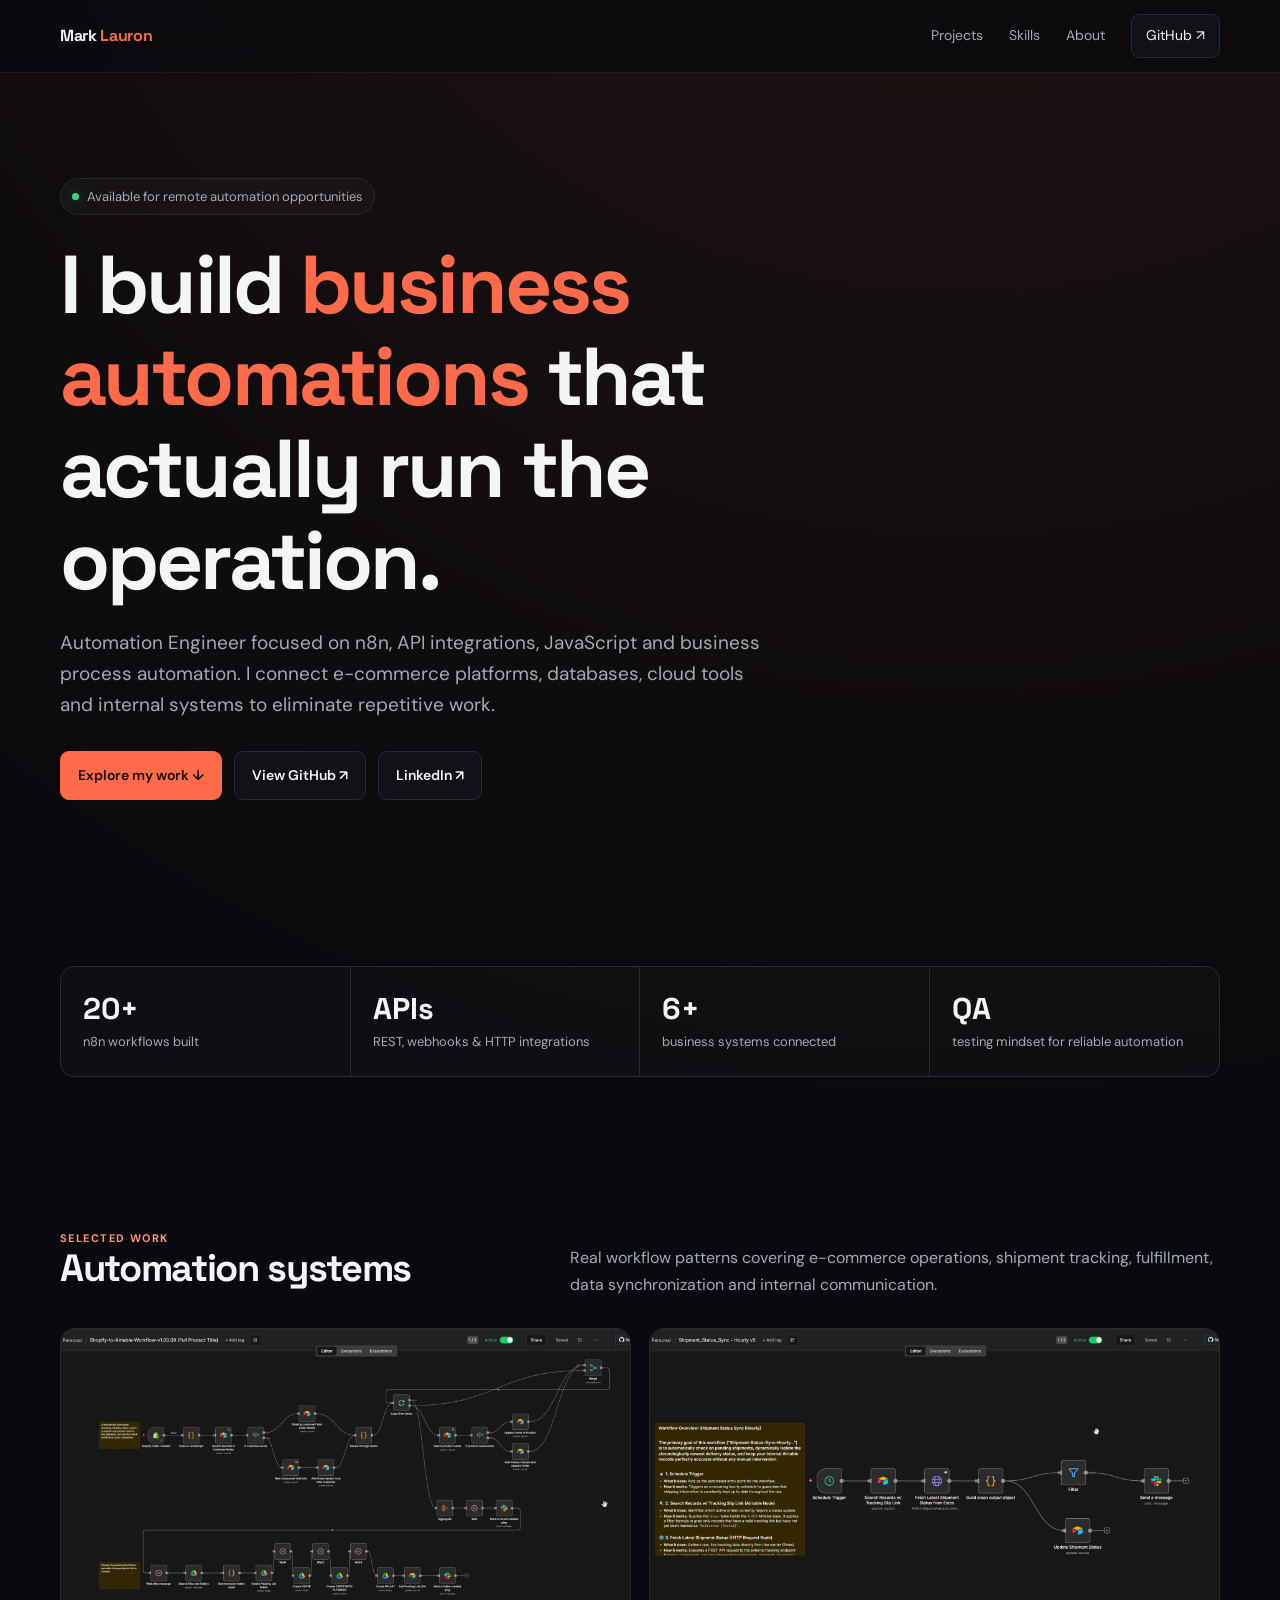
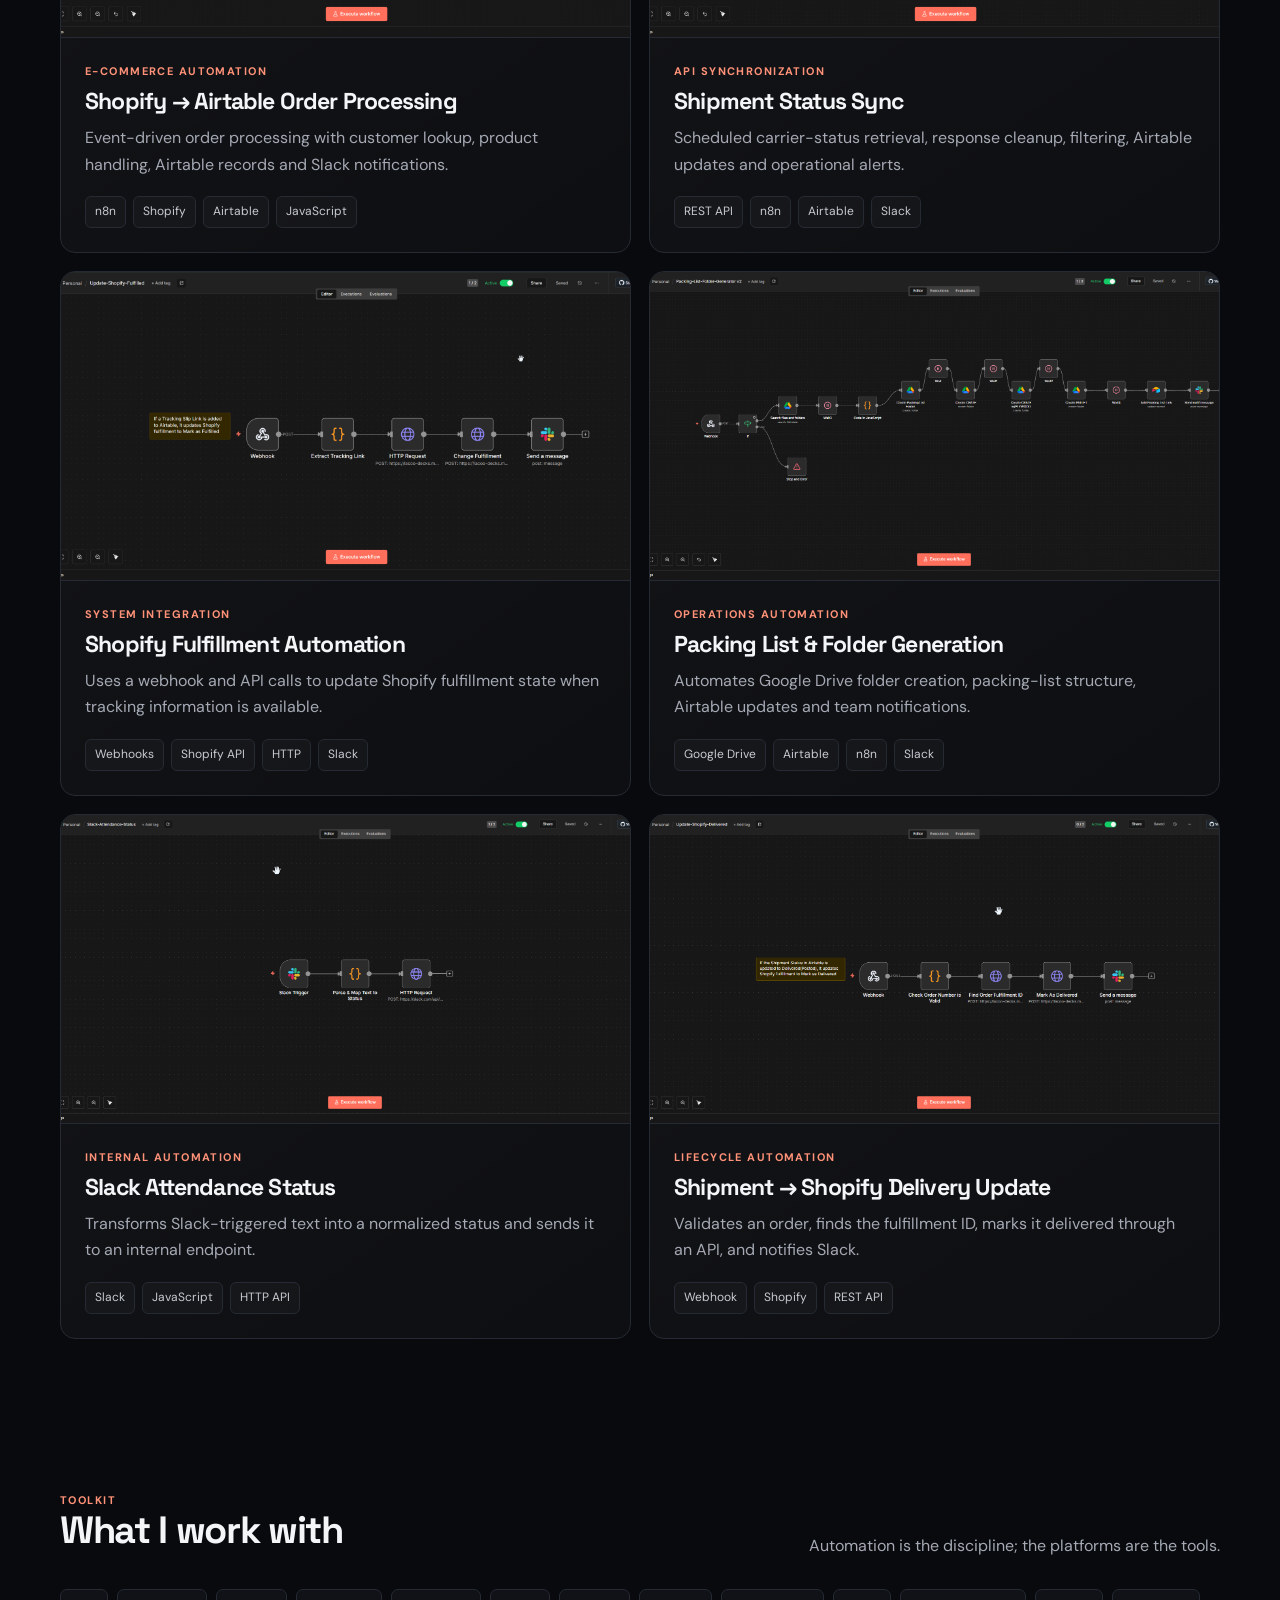
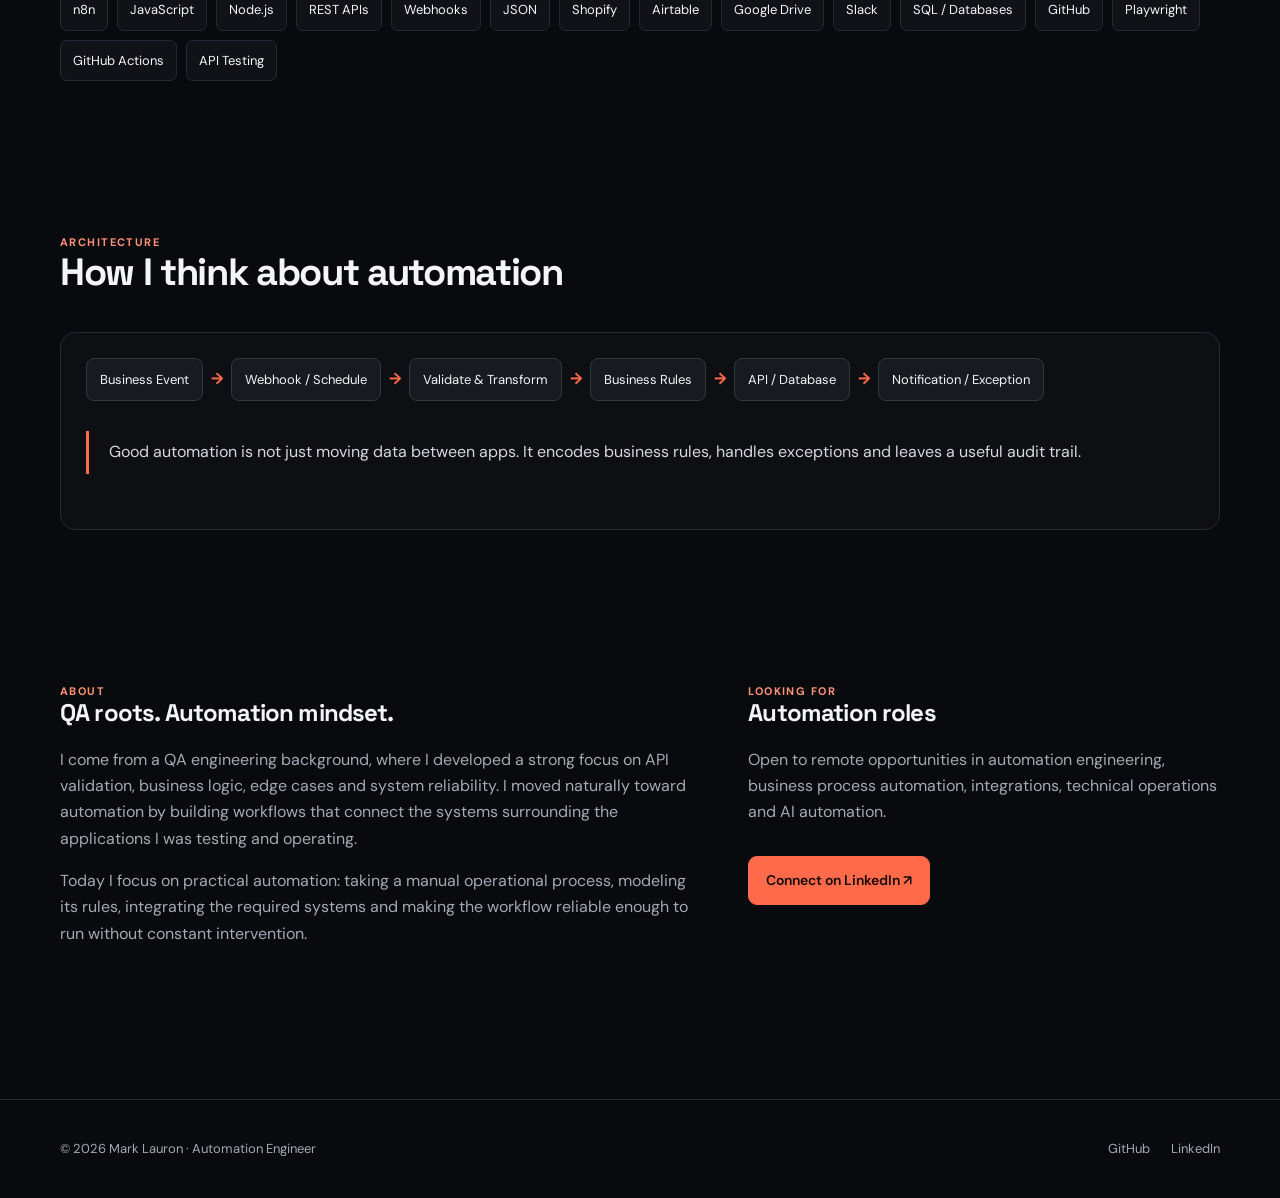
==== commit e3bbd348: "Update order workflow architecture" ====
--- a/index.html
+++ b/index.html
@@ -34,7 +34,7 @@
     <div class="actions">
       <a class="btn primary" href="#projects">Explore my work ↓</a>
       <a class="btn" href="https://github.com/markLauron" target="_blank" rel="noopener">View GitHub ↗</a>
-      <a class="btn" href="https://www.linkedin.com/in/mark-Lauron-lauron-874984192/" target="_blank" rel="noopener">LinkedIn ↗</a>
+      <a class="btn" href="https://www.linkedin.com/in/mark-wenson-lauron-874984192/" target="_blank" rel="noopener">LinkedIn ↗</a>
     </div>
   </div>
 </header>
@@ -92,7 +92,7 @@
       </a>
 
       <a class="card" href="projects/packing-list.html">
-        <div class="card-img"><img src="assets/images/workflow-library.png" alt="n8n workflow library showing packing list automation"></div>
+        <div class="card-img"><img src="assets/images/packing-list.png" alt="n8n workflow library showing packing list automation"></div>
         <div class="card-body">
           <div class="kicker">Operations automation</div>
           <h3>Packing List & Folder Generation</h3>
@@ -178,7 +178,7 @@
       <div class="kicker">Looking for</div>
       <h2>Automation roles</h2>
       <p>Open to remote opportunities in automation engineering, business process automation, integrations, technical operations and AI automation.</p>
-      <div class="actions"><a class="btn primary" href="https://www.linkedin.com/in/mark-Lauron-lauron-874984192/" target="_blank" rel="noopener">Connect on LinkedIn ↗</a></div>
+      <div class="actions"><a class="btn primary" href="https://www.linkedin.com/in/mark-wenson-lauron-874984192/" target="_blank" rel="noopener">Connect on LinkedIn ↗</a></div>
     </div>
   </div>
 </section>
@@ -189,7 +189,7 @@
     <div>© <span data-year>2026</span> Mark Lauron · Automation Engineer</div>
     <div>
       <a href="https://github.com/markLauron" target="_blank" rel="noopener">GitHub</a>
-      <a href="https://www.linkedin.com/in/mark-Lauron-lauron-874984192/" target="_blank" rel="noopener">LinkedIn</a>
+      <a href="https://www.linkedin.com/in/mark-wenson-lauron-874984192/" target="_blank" rel="noopener">LinkedIn</a>
     </div>
   </div>
 </footer>
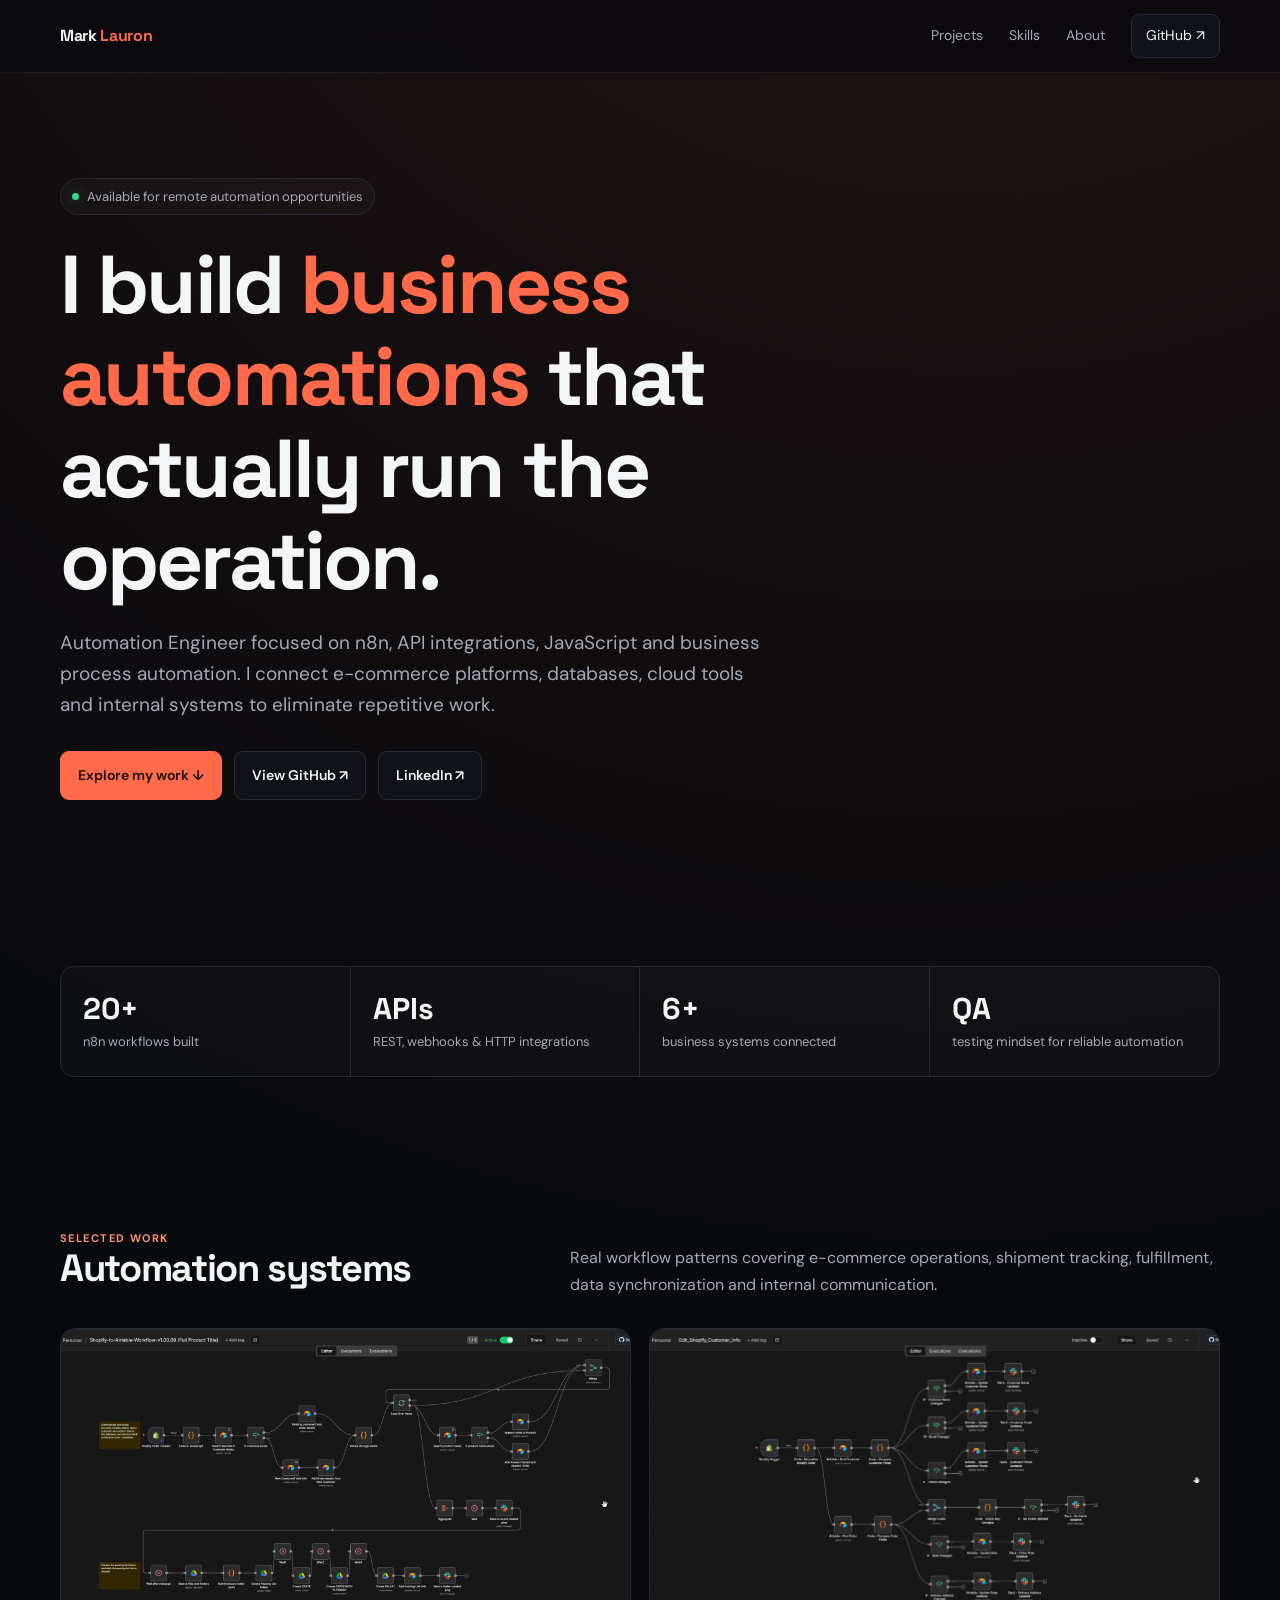
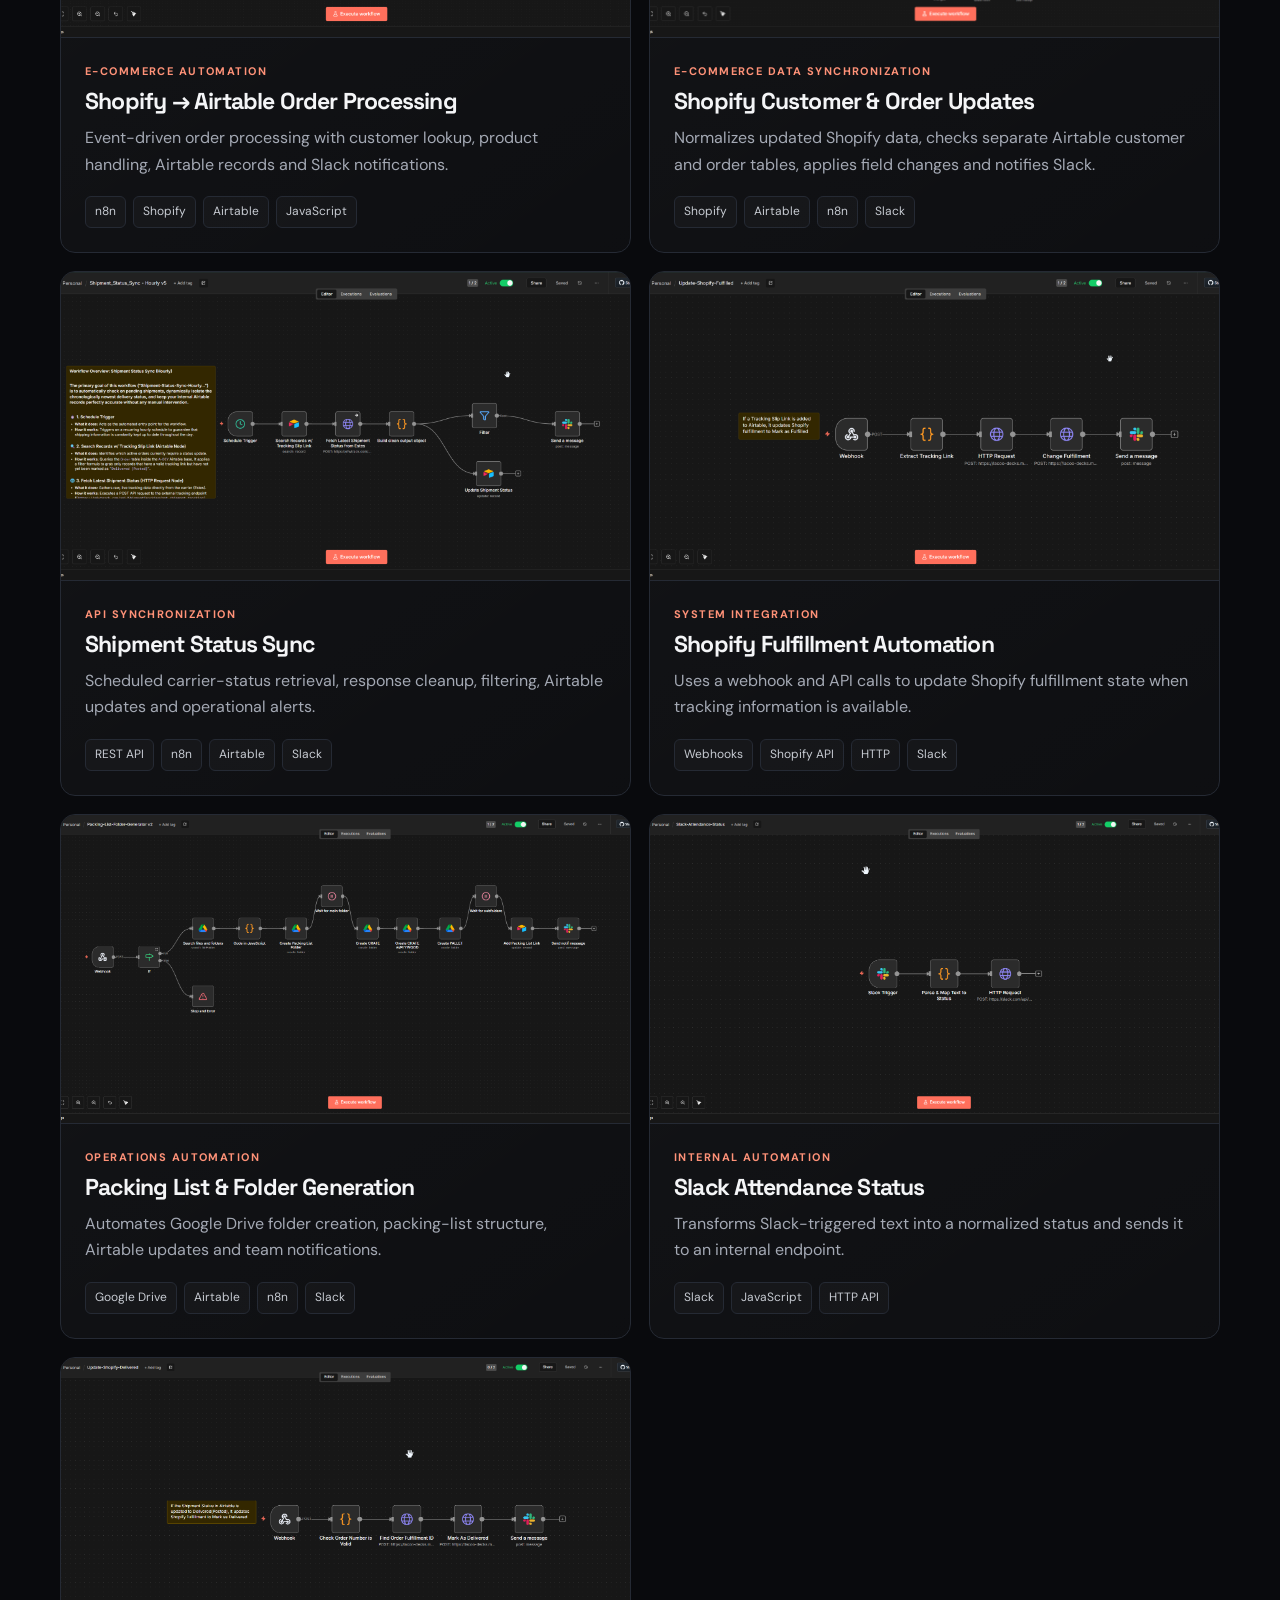
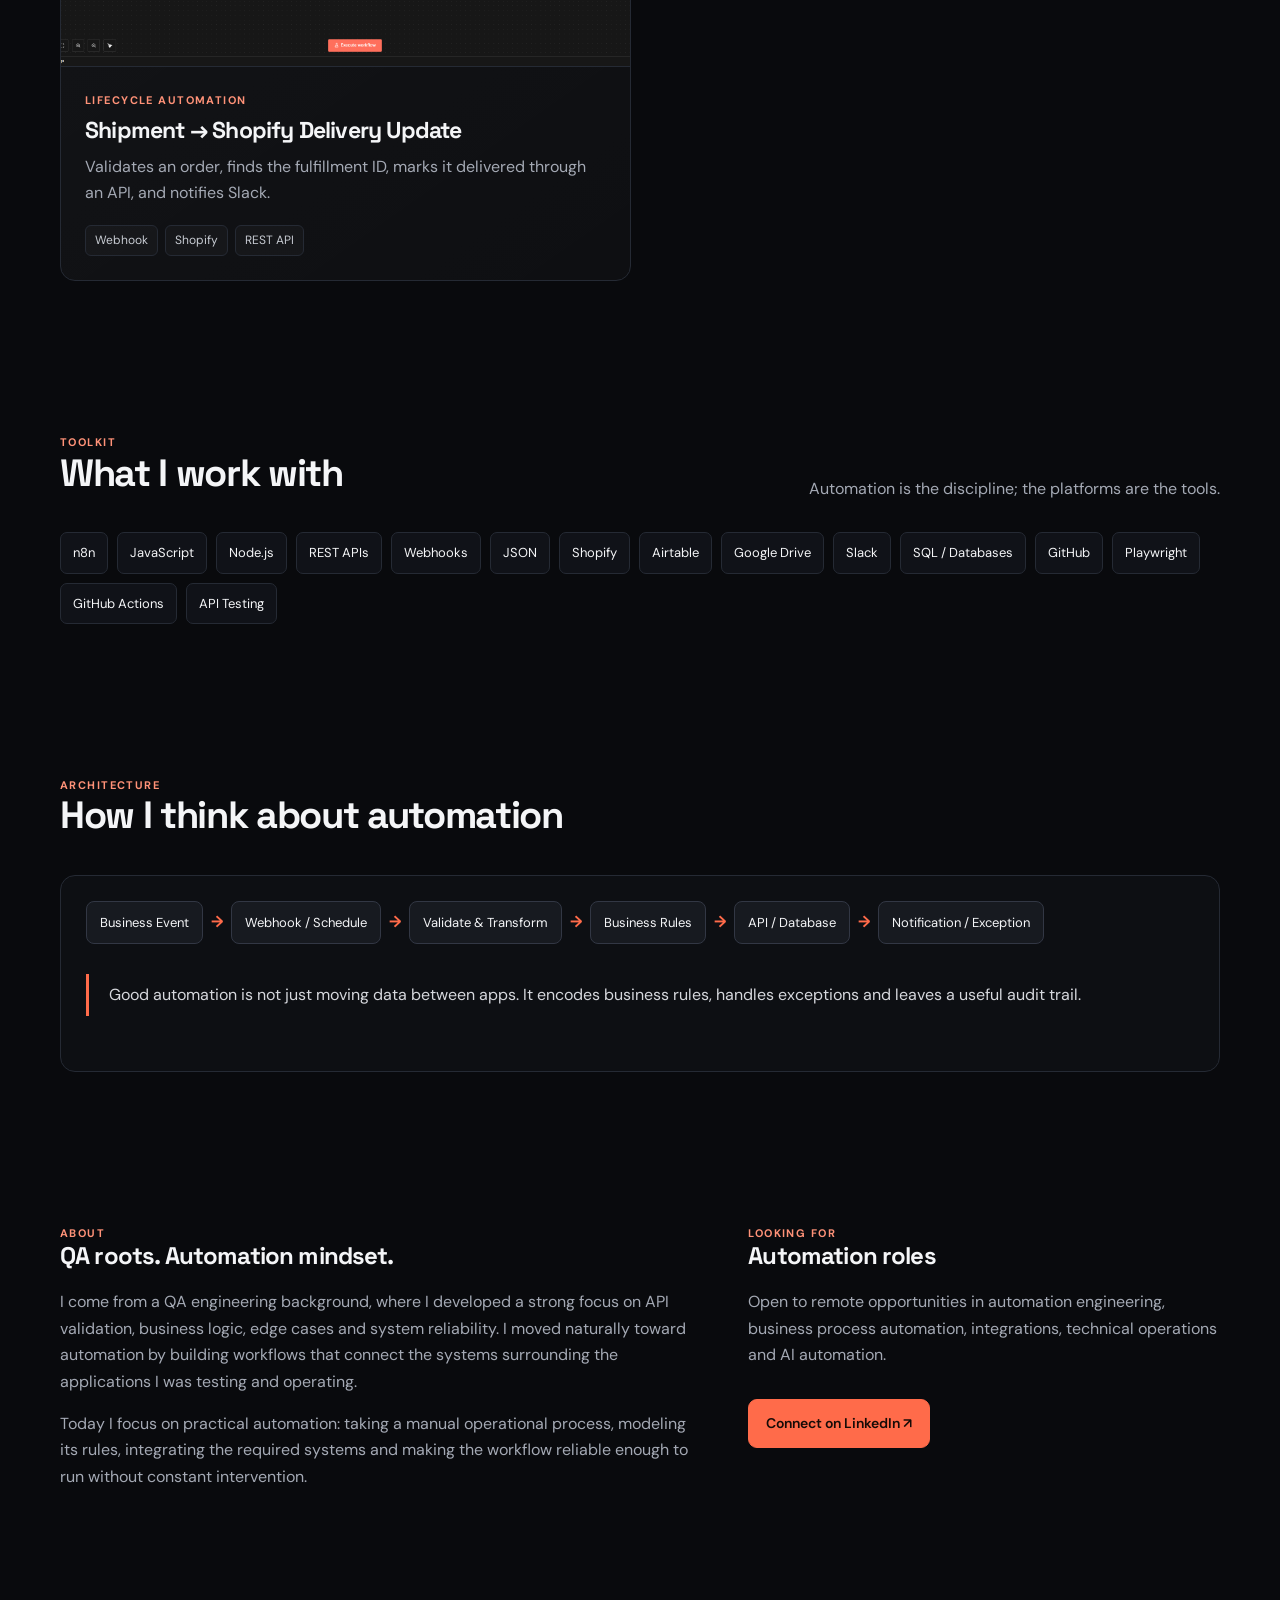
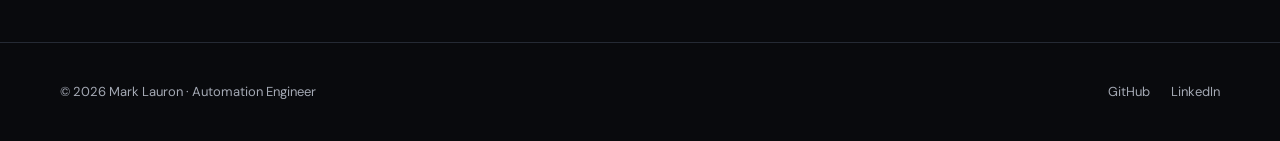
==== commit 69e3b4b8: "Add Shopify customer and order updates workflow" ====
--- a/index.html
+++ b/index.html
@@ -68,6 +68,16 @@
           <h3>Shopify → Airtable Order Processing</h3>
           <p>Event-driven order processing with customer lookup, product handling, Airtable records and Slack notifications.</p>
           <div class="tags"><span class="tag">n8n</span><span class="tag">Shopify</span><span class="tag">Airtable</span><span class="tag">JavaScript</span></div>
+        </div>
+      </a>
+
+      <a class="card" href="projects/shopify-customer-info.html">
+        <div class="card-img"><img src="assets/images/shopify-customer-info.png" alt="Shopify customer and order update workflow"></div>
+        <div class="card-body">
+          <div class="kicker">E-commerce data synchronization</div>
+          <h3>Shopify Customer & Order Updates</h3>
+          <p>Normalizes updated Shopify data, checks separate Airtable customer and order tables, applies field changes and notifies Slack.</p>
+          <div class="tags"><span class="tag">Shopify</span><span class="tag">Airtable</span><span class="tag">n8n</span><span class="tag">Slack</span></div>
         </div>
       </a>
 
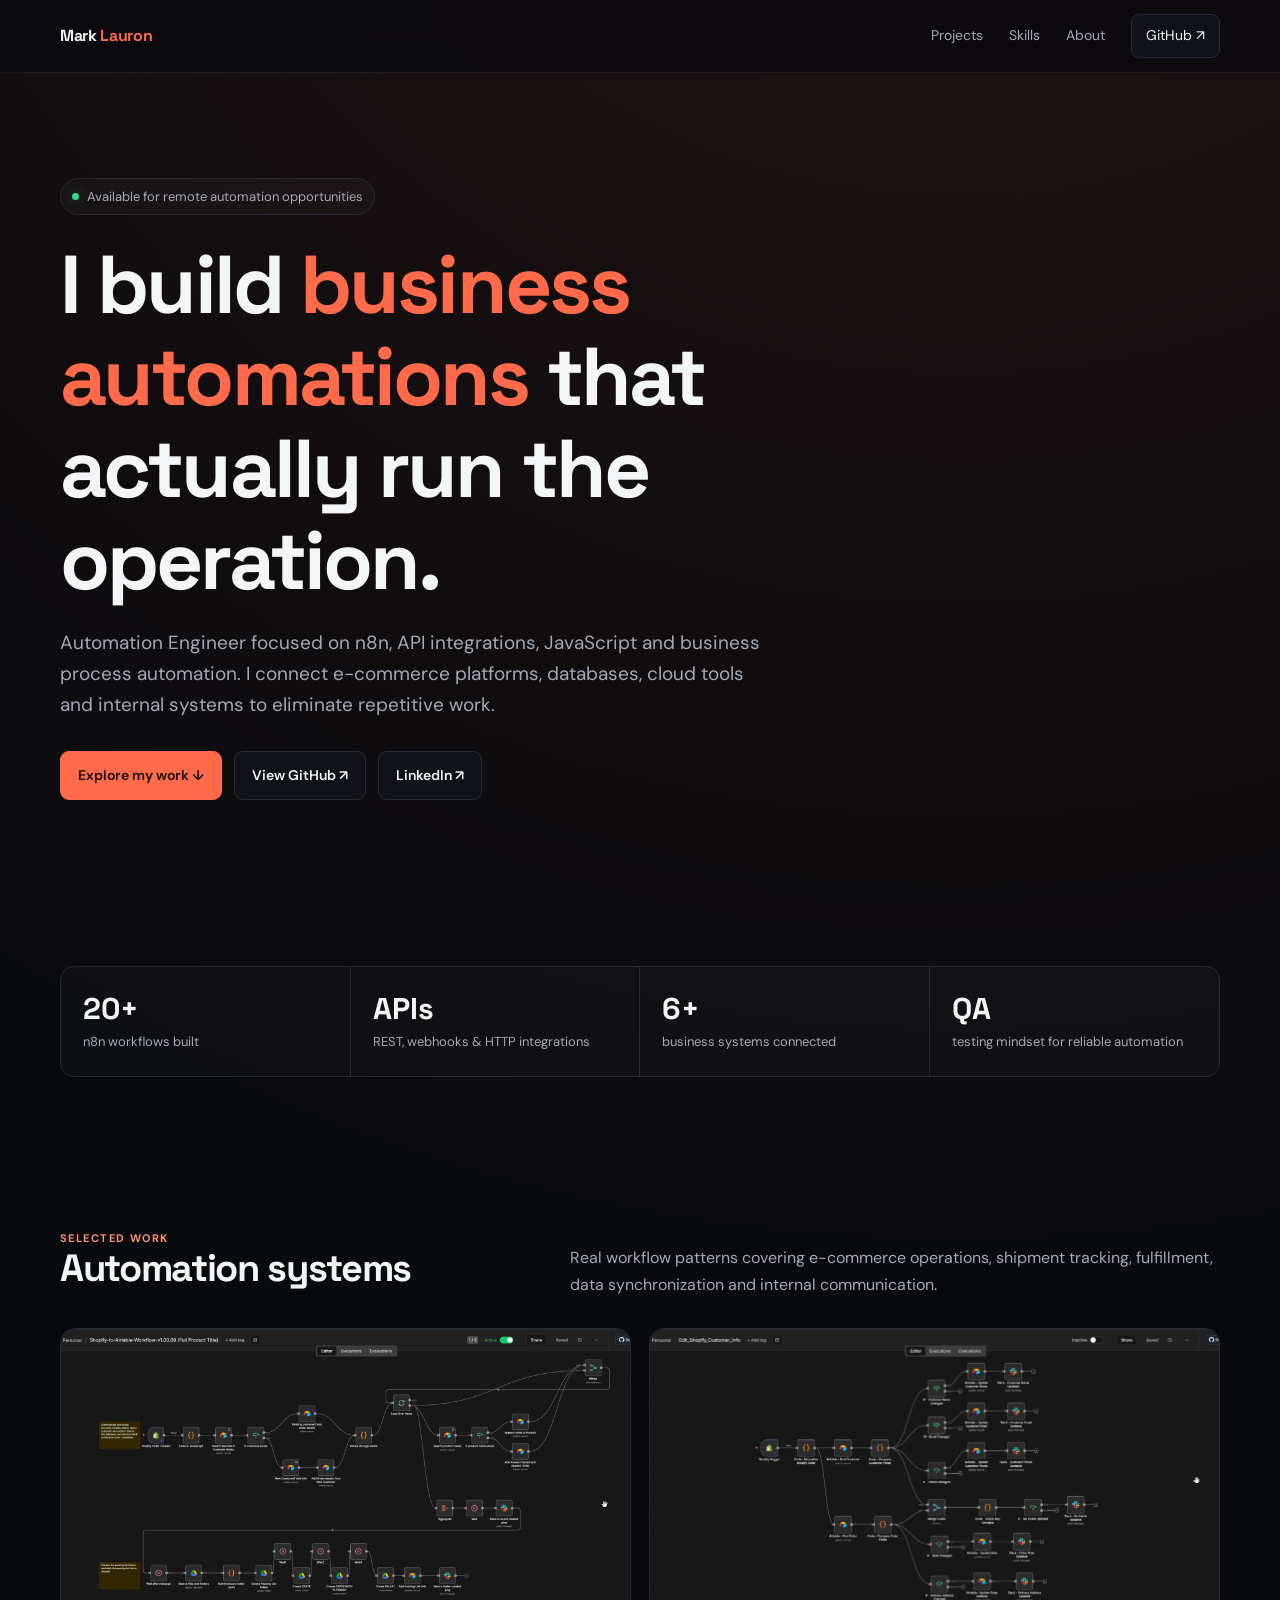
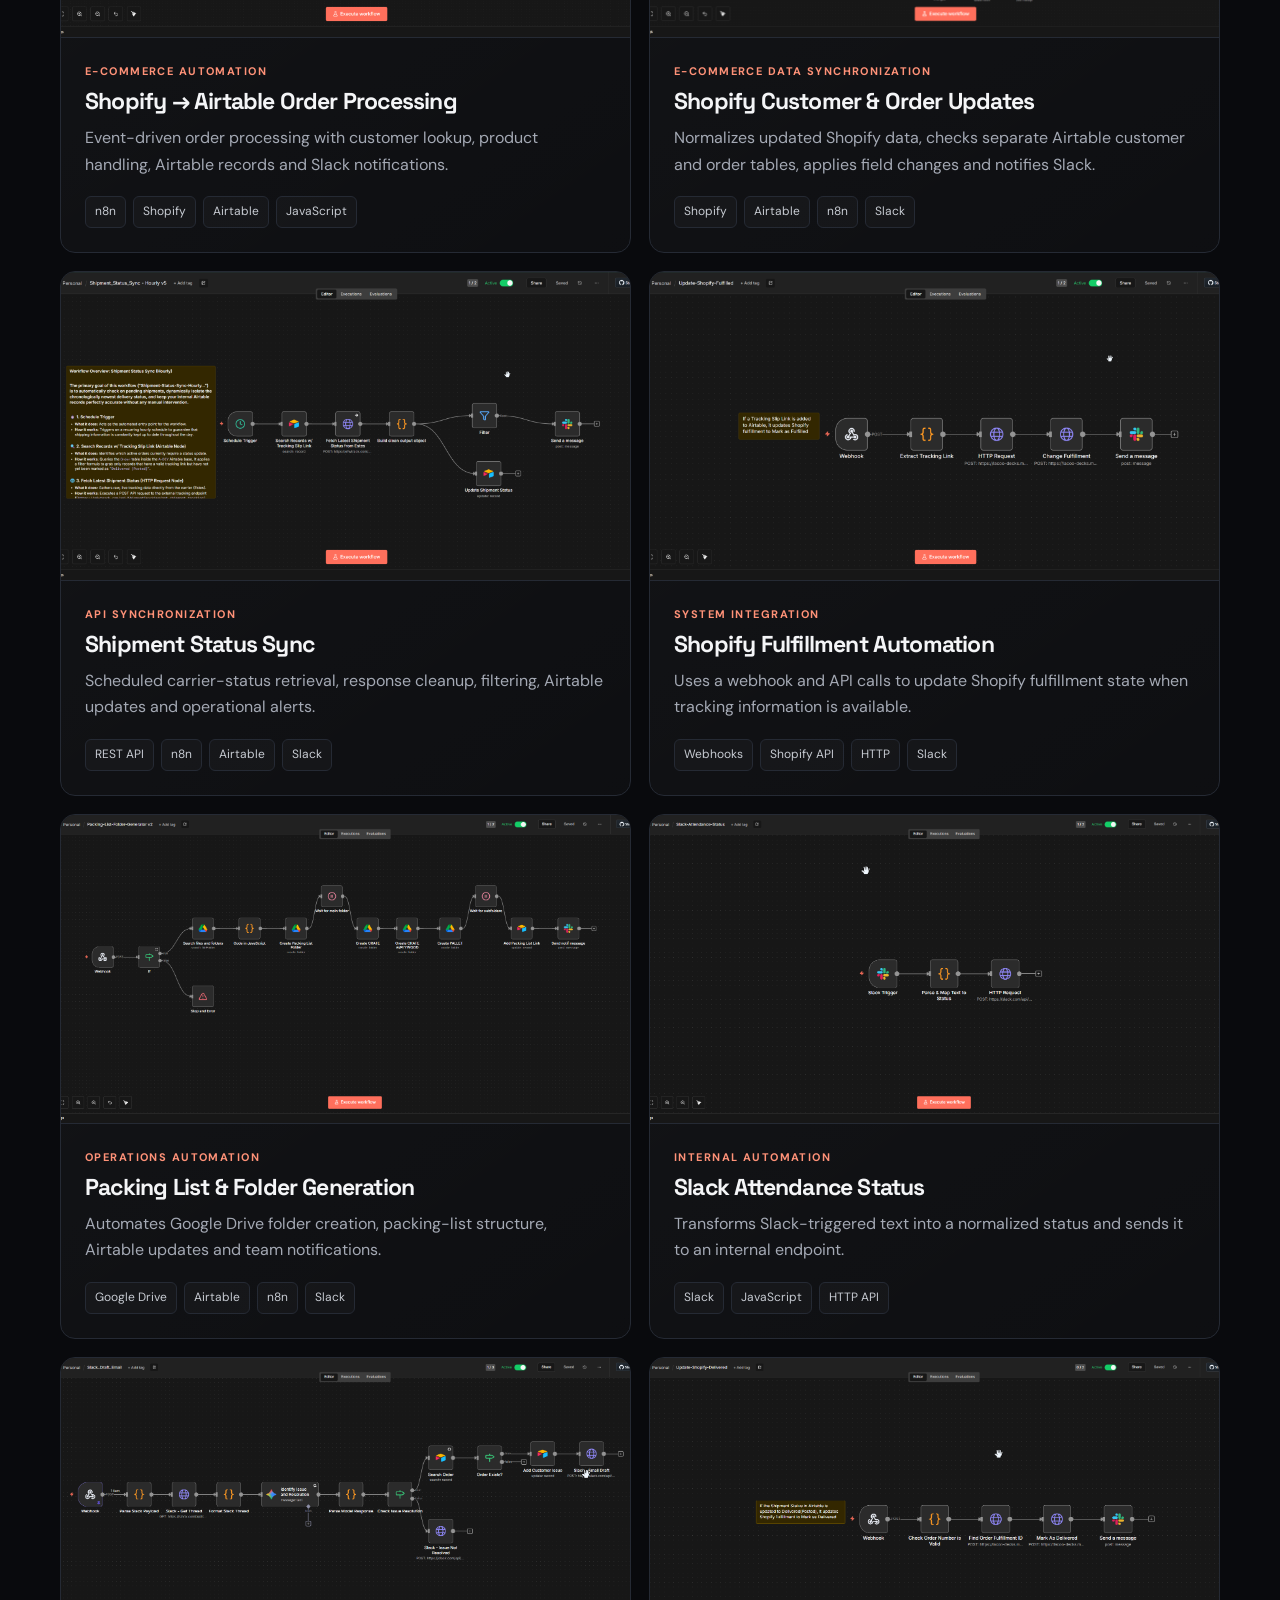
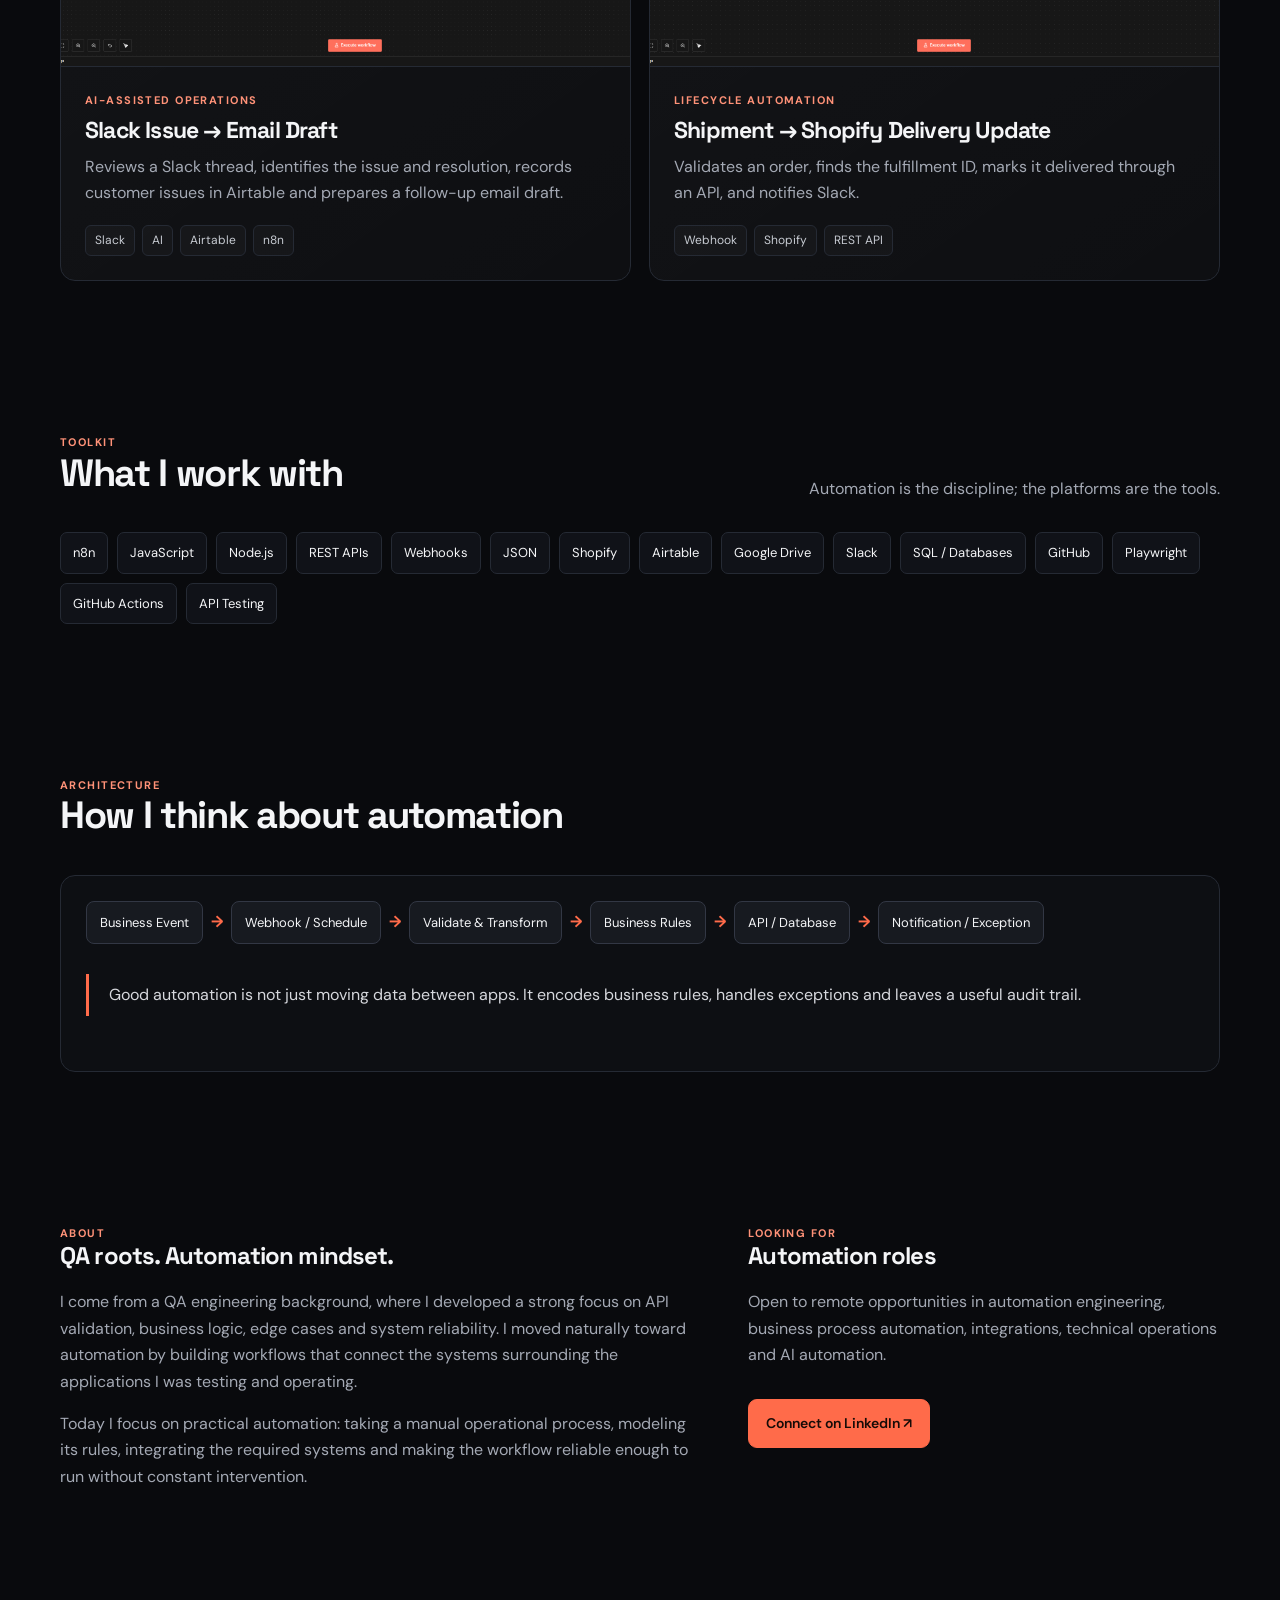
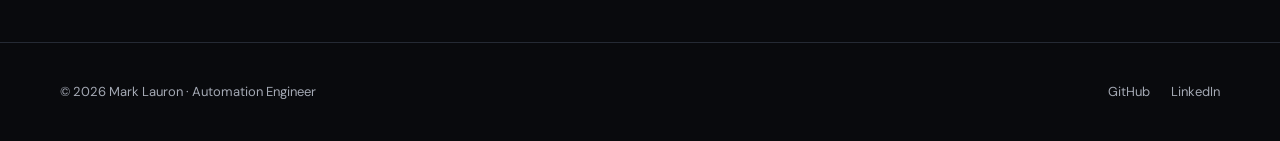
==== commit 5cb6a98e: "Add Slack draft email workflow" ====
--- a/index.html
+++ b/index.html
@@ -118,6 +118,16 @@
           <h3>Slack Attendance Status</h3>
           <p>Transforms Slack-triggered text into a normalized status and sends it to an internal endpoint.</p>
           <div class="tags"><span class="tag">Slack</span><span class="tag">JavaScript</span><span class="tag">HTTP API</span></div>
+        </div>
+      </a>
+
+      <a class="card" href="projects/slack-draft-email.html">
+        <div class="card-img"><img src="assets/images/slack-draft-email.png" alt="Slack issue resolution and email draft workflow"></div>
+        <div class="card-body">
+          <div class="kicker">AI-assisted operations</div>
+          <h3>Slack Issue → Email Draft</h3>
+          <p>Reviews a Slack thread, identifies the issue and resolution, records customer issues in Airtable and prepares a follow-up email draft.</p>
+          <div class="tags"><span class="tag">Slack</span><span class="tag">AI</span><span class="tag">Airtable</span><span class="tag">n8n</span></div>
         </div>
       </a>
 
@@ -206,4 +216,4 @@
 
 <script src="assets/script.js"></script>
 </body>
-</html>+</html>
